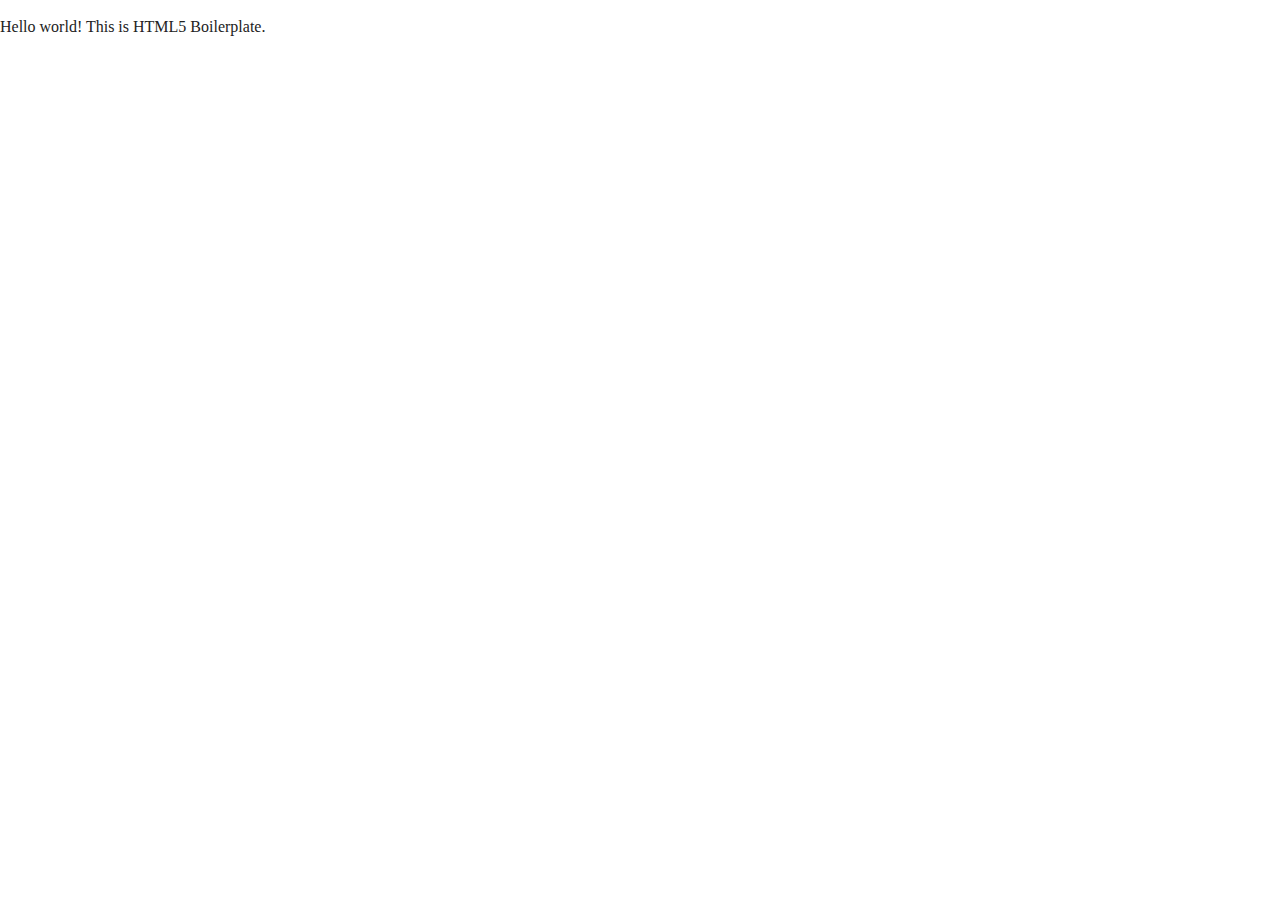
==== index.html @ 8f46f004 "Initial commit" ====
<!doctype html>
<html class="no-js" lang="">

<head>
  <meta charset="utf-8">
  <title></title>
  <meta name="description" content="">
  <meta name="viewport" content="width=device-width, initial-scale=1">

  <meta property="og:title" content="">
  <meta property="og:type" content="">
  <meta property="og:url" content="">
  <meta property="og:image" content="">

  <link rel="manifest" href="site.webmanifest">
  <link rel="apple-touch-icon" href="icon.png">
  <!-- Place favicon.ico in the root directory -->

  <link rel="stylesheet" href="css/normalize.css">
  <link rel="stylesheet" href="css/main.css">

  <meta name="theme-color" content="#fafafa">
</head>

<body>

  <!-- Add your site or application content here -->
  <p>Hello world! This is HTML5 Boilerplate.</p>
  <script src="js/vendor/modernizr-3.11.2.min.js"></script>
  <script src="js/plugins.js"></script>
  <script src="js/main.js"></script>

  <!-- Google Analytics: change UA-XXXXX-Y to be your site's ID. -->
  <script>
    window.ga = function () { ga.q.push(arguments) }; ga.q = []; ga.l = +new Date;
    ga('create', 'UA-XXXXX-Y', 'auto'); ga('set', 'anonymizeIp', true); ga('set', 'transport', 'beacon'); ga('send', 'pageview')
  </script>
  <script src="https://www.google-analytics.com/analytics.js" async></script>
</body>

</html>
---- css/main.css ----
/*! HTML5 Boilerplate v8.0.0 | MIT License | https://html5boilerplate.com/ */

/* main.css 2.1.0 | MIT License | https://github.com/h5bp/main.css#readme */
/*
 * What follows is the result of much research on cross-browser styling.
 * Credit left inline and big thanks to Nicolas Gallagher, Jonathan Neal,
 * Kroc Camen, and the H5BP dev community and team.
 */

/* ==========================================================================
   Base styles: opinionated defaults
   ========================================================================== */

html {
  color: #222;
  font-size: 1em;
  line-height: 1.4;
}

/*
 * Remove text-shadow in selection highlight:
 * https://twitter.com/miketaylr/status/12228805301
 *
 * Vendor-prefixed and regular ::selection selectors cannot be combined:
 * https://stackoverflow.com/a/16982510/7133471
 *
 * Customize the background color to match your design.
 */

::-moz-selection {
  background: #b3d4fc;
  text-shadow: none;
}

::selection {
  background: #b3d4fc;
  text-shadow: none;
}

/*
 * A better looking default horizontal rule
 */

hr {
  display: block;
  height: 1px;
  border: 0;
  border-top: 1px solid #ccc;
  margin: 1em 0;
  padding: 0;
}

/*
 * Remove the gap between audio, canvas, iframes,
 * images, videos and the bottom of their containers:
 * https://github.com/h5bp/html5-boilerplate/issues/440
 */

audio,
canvas,
iframe,
img,
svg,
video {
  vertical-align: middle;
}

/*
 * Remove default fieldset styles.
 */

fieldset {
  border: 0;
  margin: 0;
  padding: 0;
}

/*
 * Allow only vertical resizing of textareas.
 */

textarea {
  resize: vertical;
}

/* ==========================================================================
   Author's custom styles
   ========================================================================== */

/* ==========================================================================
   Helper classes
   ========================================================================== */

/*
 * Hide visually and from screen readers
 */

.hidden,
[hidden] {
  display: none !important;
}

/*
 * Hide only visually, but have it available for screen readers:
 * https://snook.ca/archives/html_and_css/hiding-content-for-accessibility
 *
 * 1. For long content, line feeds are not interpreted as spaces and small width
 *    causes content to wrap 1 word per line:
 *    https://medium.com/@jessebeach/beware-smushed-off-screen-accessible-text-5952a4c2cbfe
 */

.sr-only {
  border: 0;
  clip: rect(0, 0, 0, 0);
  height: 1px;
  margin: -1px;
  overflow: hidden;
  padding: 0;
  position: absolute;
  white-space: nowrap;
  width: 1px;
  /* 1 */
}

/*
 * Extends the .sr-only class to allow the element
 * to be focusable when navigated to via the keyboard:
 * https://www.drupal.org/node/897638
 */

.sr-only.focusable:active,
.sr-only.focusable:focus {
  clip: auto;
  height: auto;
  margin: 0;
  overflow: visible;
  position: static;
  white-space: inherit;
  width: auto;
}

/*
 * Hide visually and from screen readers, but maintain layout
 */

.invisible {
  visibility: hidden;
}

/*
 * Clearfix: contain floats
 *
 * For modern browsers
 * 1. The space content is one way to avoid an Opera bug when the
 *    `contenteditable` attribute is included anywhere else in the document.
 *    Otherwise it causes space to appear at the top and bottom of elements
 *    that receive the `clearfix` class.
 * 2. The use of `table` rather than `block` is only necessary if using
 *    `:before` to contain the top-margins of child elements.
 */

.clearfix::before,
.clearfix::after {
  content: " ";
  display: table;
}

.clearfix::after {
  clear: both;
}

/* ==========================================================================
   EXAMPLE Media Queries for Responsive Design.
   These examples override the primary ('mobile first') styles.
   Modify as content requires.
   ========================================================================== */

@media only screen and (min-width: 35em) {
  /* Style adjustments for viewports that meet the condition */
}

@media print,
  (-webkit-min-device-pixel-ratio: 1.25),
  (min-resolution: 1.25dppx),
  (min-resolution: 120dpi) {
  /* Style adjustments for high resolution devices */
}

/* ==========================================================================
   Print styles.
   Inlined to avoid the additional HTTP request:
   https://www.phpied.com/delay-loading-your-print-css/
   ========================================================================== */

@media print {
  *,
  *::before,
  *::after {
    background: #fff !important;
    color: #000 !important;
    /* Black prints faster */
    box-shadow: none !important;
    text-shadow: none !important;
  }

  a,
  a:visited {
    text-decoration: underline;
  }

  a[href]::after {
    content: " (" attr(href) ")";
  }

  abbr[title]::after {
    content: " (" attr(title) ")";
  }

  /*
   * Don't show links that are fragment identifiers,
   * or use the `javascript:` pseudo protocol
   */
  a[href^="#"]::after,
  a[href^="javascript:"]::after {
    content: "";
  }

  pre {
    white-space: pre-wrap !important;
  }

  pre,
  blockquote {
    border: 1px solid #999;
    page-break-inside: avoid;
  }

  /*
   * Printing Tables:
   * https://web.archive.org/web/20180815150934/http://css-discuss.incutio.com/wiki/Printing_Tables
   */
  thead {
    display: table-header-group;
  }

  tr,
  img {
    page-break-inside: avoid;
  }

  p,
  h2,
  h3 {
    orphans: 3;
    widows: 3;
  }

  h2,
  h3 {
    page-break-after: avoid;
  }
}
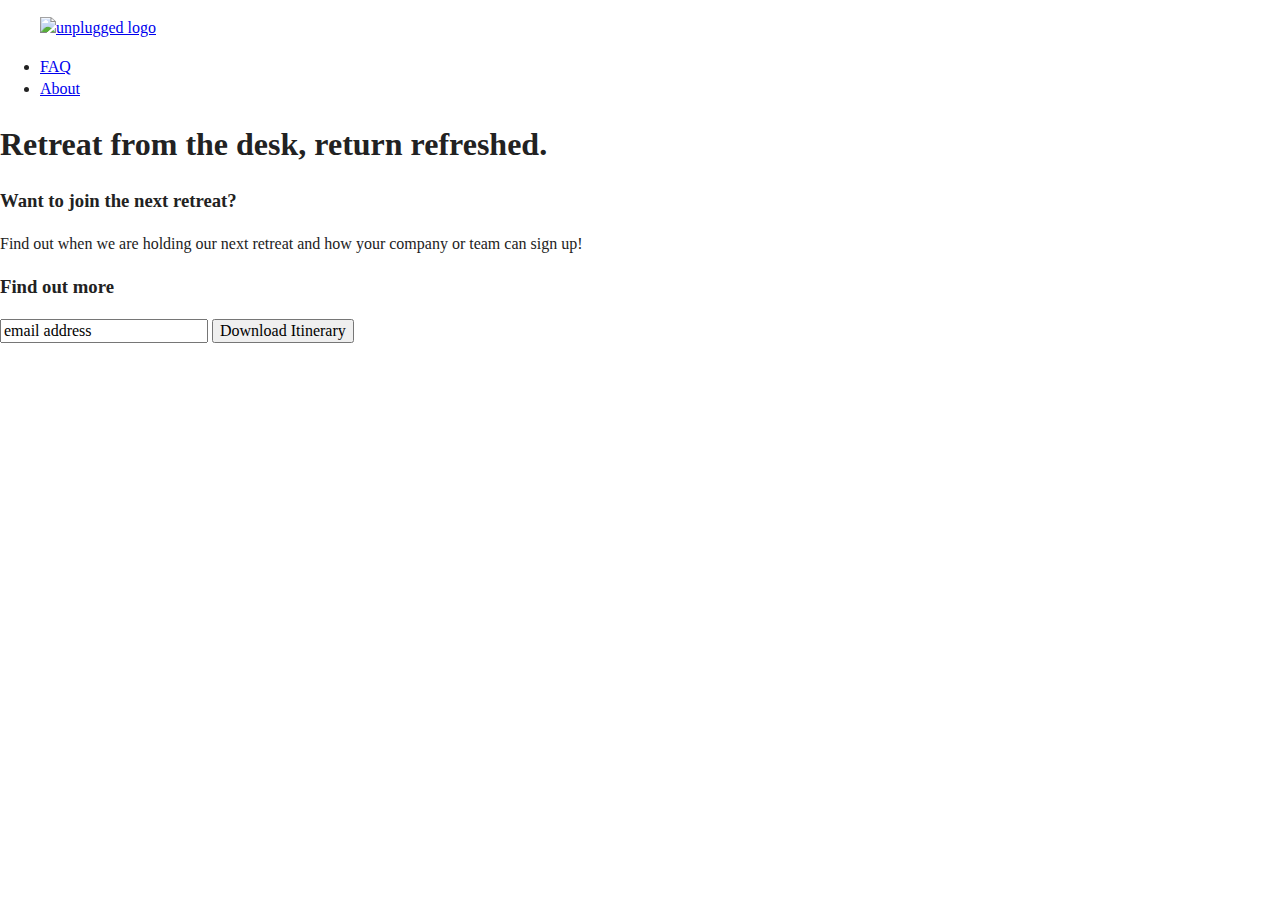
==== commit 2eb399a1: "Code Up Half Your Homepage" ====
--- a/index.html
+++ b/index.html
@@ -20,12 +20,81 @@
   <link rel="stylesheet" href="css/main.css">
 
   <meta name="theme-color" content="#fafafa">
+  <title>unplugged</title>
 </head>
 
 <body>
 
-  <!-- Add your site or application content here -->
-  <p>Hello world! This is HTML5 Boilerplate.</p>
+  <header>
+    <div class="content-wrapper">
+      <figure>
+        <a href="#"><img src="img/unpluggedlogo.png" alt="unplugged logo"></a>
+      </figure>
+
+      <div class=" header-divider">
+      </div>
+
+      <nav>
+        <ul>
+          <li><a href="faq/index.html" target="_blank" rel="noopener">FAQ</a> </li>
+          <li><a href="about.index.html" target="_blank" rel="noopener">About</a> </li>
+        </ul>
+
+      </nav>
+    </div>
+  </header>
+
+  <main>
+
+    <section class="hero-area">
+      <div class="content-wrapper">
+
+        <h1>Retreat from the desk, return refreshed.</h1>
+
+      </div>
+    </section>
+
+    <aside>
+      <div class="content=wrapper">
+
+        <div class="form-description">
+          <h3>Want to join the next retreat?</h3>
+          <p>Find out when we are holding our next retreat and how your company or team can sign up!</p>
+        </div>
+
+        <div class="form">
+          <h3>Find out more</h3>
+          <input type="text" name="name" value="email address">
+          <input type="button" value="Download Itinerary">
+        </div>
+
+      </div>
+
+    </aside>
+
+  </main>
+
+  <!--footer content-wrapper-->
+
+  <footer class="footer-content">
+    <div>
+      <div>
+        <div>
+          <div>
+            <p><a href="https://www.facebook.com/yoursite" target="_blank" rel="noopener"></a></p>
+            <!--other social links here -->
+          </div>
+        </div>
+      </div>
+      <!--footer content ends-->
+    </div>
+    <!--footer content-wrapper ends-->
+
+    <div class="contact">
+      <address></address>
+    </div>
+  </footer>
+
   <script src="js/vendor/modernizr-3.11.2.min.js"></script>
   <script src="js/plugins.js"></script>
   <script src="js/main.js"></script>
@@ -38,4 +107,4 @@
   <script src="https://www.google-analytics.com/analytics.js" async></script>
 </body>
 
-</html>
+</html>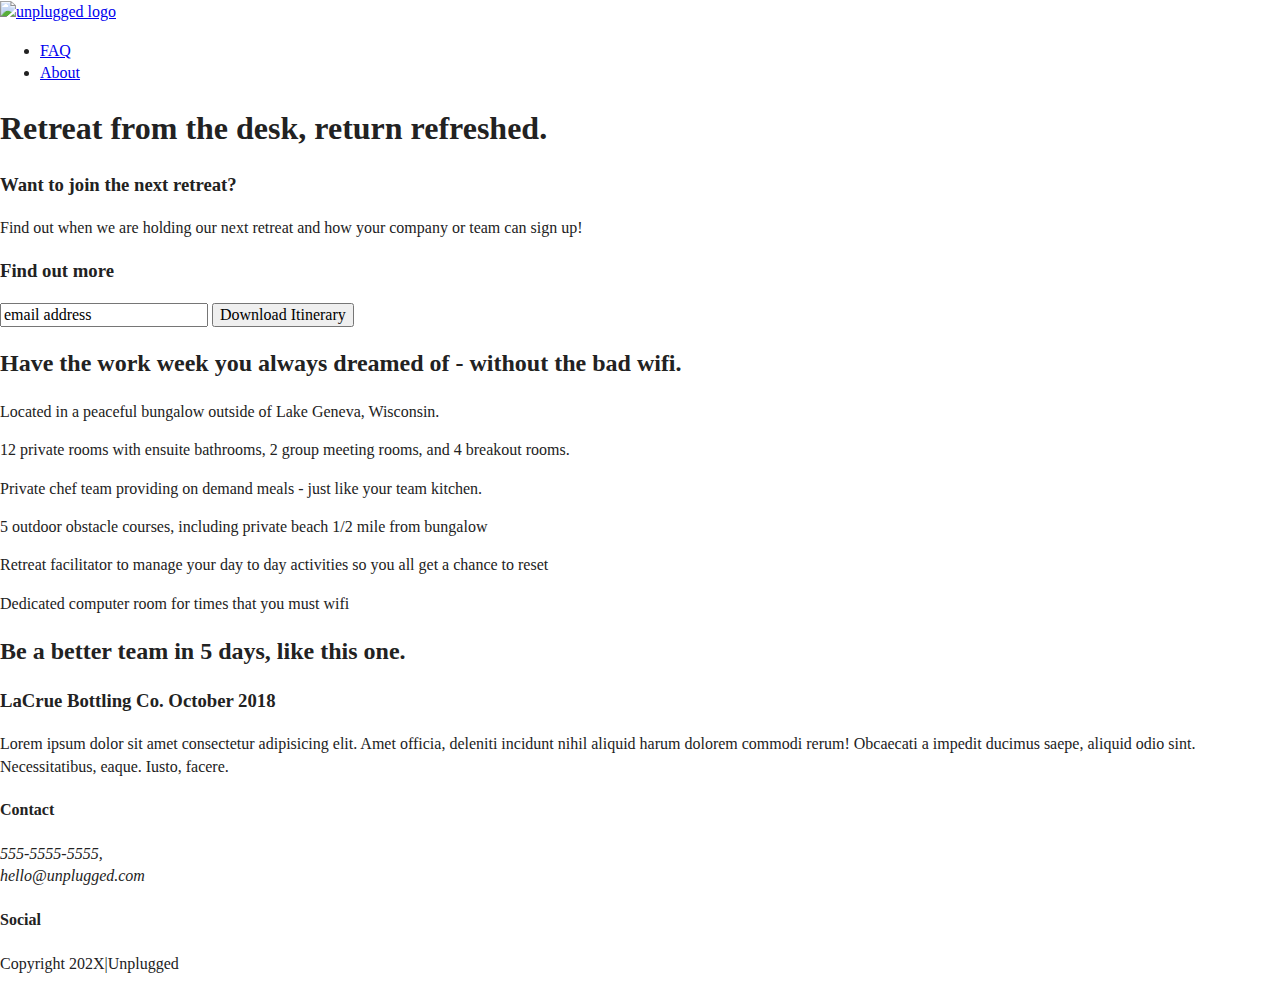
==== commit d89cc387: "Finish coding HTML homepage" ====
--- a/index.html
+++ b/index.html
@@ -27,13 +27,11 @@
 
   <header>
     <div class="content-wrapper">
-      <figure>
-        <a href="#"><img src="img/unpluggedlogo.png" alt="unplugged logo"></a>
-      </figure>
-
-      <div class=" header-divider">
+      <a href="#">
+        <img src="img/unpluggedlogo.png" alt="unplugged logo">
+      </a>
+      <div class="header-divider">
       </div>
-
       <nav>
         <ul>
           <li><a href="faq/index.html" target="_blank" rel="noopener">FAQ</a> </li>
@@ -48,52 +46,131 @@
 
     <section class="hero-area">
       <div class="content-wrapper">
-
         <h1>Retreat from the desk, return refreshed.</h1>
-
       </div>
     </section>
 
     <aside>
       <div class="content=wrapper">
-
         <div class="form-description">
           <h3>Want to join the next retreat?</h3>
           <p>Find out when we are holding our next retreat and how your company or team can sign up!</p>
         </div>
-
         <div class="form">
           <h3>Find out more</h3>
           <input type="text" name="name" value="email address">
           <input type="button" value="Download Itinerary">
         </div>
-
       </div>
-
     </aside>
 
+    <section class="features">
+      <div class="content-wrapper">
+        <h2>Have the work week you always dreamed of - without the bad wifi.</h2>
+        <!--add your features content here -->
+        <div class="features-items">
+          <article>
+            <p class="fontawesome-icon">
+            </p>
+            <p class="features-item-description">
+              Located in a peaceful bungalow outside of Lake Geneva, Wisconsin.
+            </p>
+          </article>
+          <article>
+            <p class="fontawesome-icon">
+            </p>
+            <p class="features-item-description">
+              12 private rooms with ensuite bathrooms, 2 group meeting rooms, and 4
+              breakout rooms.
+            </p>
+          </article>
+          <article>
+            <p class="fontawesome-icon">
+            </p>
+            <p class="features-item-description">
+              Private chef team providing on demand meals - just like your team
+              kitchen.
+            </p>
+          </article>
+          <article>
+            <p class="fontawesome-icon">
+            </p>
+            <p class="features-item-description">
+              5 outdoor obstacle courses, including private beach 1/2 mile from
+              bungalow</p>
+          </article>
+          <article>
+            <p class="fontawesome-icon">
+            </p>
+            <p class="features-item-description">
+              Retreat facilitator to manage your day to day activities so you all get
+              a chance to reset
+            </p>
+          </article>
+          <article>
+            <p class="fontawesome-icon">
+            </p>
+            <p class="features-item-description">
+              Dedicated computer room for times that you must wifi</p>
+          </article>
+        </div>
+      </div>
+    </section>
+
+    <section class="reviews">
+      <div class="content-wrapper">
+        <h2>Be a better team in 5 days, like this one.</h2>
+        <article>
+          <div>
+            <a href="#"></a>
+            <h3>LaCrue Bottling Co. October 2018</h3>
+            <p> Lorem ipsum dolor sit amet consectetur adipisicing elit. Amet officia, deleniti incidunt nihil aliquid
+              harum dolorem commodi rerum! Obcaecati a impedit ducimus saepe, aliquid odio sint. Necessitatibus, eaque.
+              Iusto, facere.</p>
+          </div>
+        </article>
+      </div>
+    </section>
+
   </main>
+  <!-- main wrapper -->
 
   <!--footer content-wrapper-->
-
-  <footer class="footer-content">
-    <div>
-      <div>
-        <div>
-          <div>
-            <p><a href="https://www.facebook.com/yoursite" target="_blank" rel="noopener"></a></p>
-            <!--other social links here -->
+  <footer>
+    <div class="content-wrapper">
+      <div class="footer-content">
+        <div class="contact">
+          <h4>Contact</h4>
+          <address>
+            <p>
+              555-5555-5555,<br>
+              hello@unplugged.com
+            </p>
+          </address>
+        </div>
+        <div class="social">
+          <h4>Social</h4>
+          <div class="social-icons">
+            <p>
+              <a href="https://www.facebook.com/yoursite" target="_blank" rel="noopener"></a>
+            </p>
+            <p>
+              <a href="https://twitter.com/yoursite" target="_blank" rel="noopener"></a>
+            </p>
+            <p>
+              <a href="https://www.instagram.com/yoursite" target="_blank" rel="noopener"></a>
+            </p>
           </div>
         </div>
       </div>
       <!--footer content ends-->
     </div>
     <!--footer content-wrapper ends-->
-
-    <div class="contact">
-      <address></address>
+    <div class="copyright">
+      <p>Copyright 202X|Unplugged</p>
     </div>
   </footer>
+
 
   <script src="js/vendor/modernizr-3.11.2.min.js"></script>
   <script src="js/plugins.js"></script>
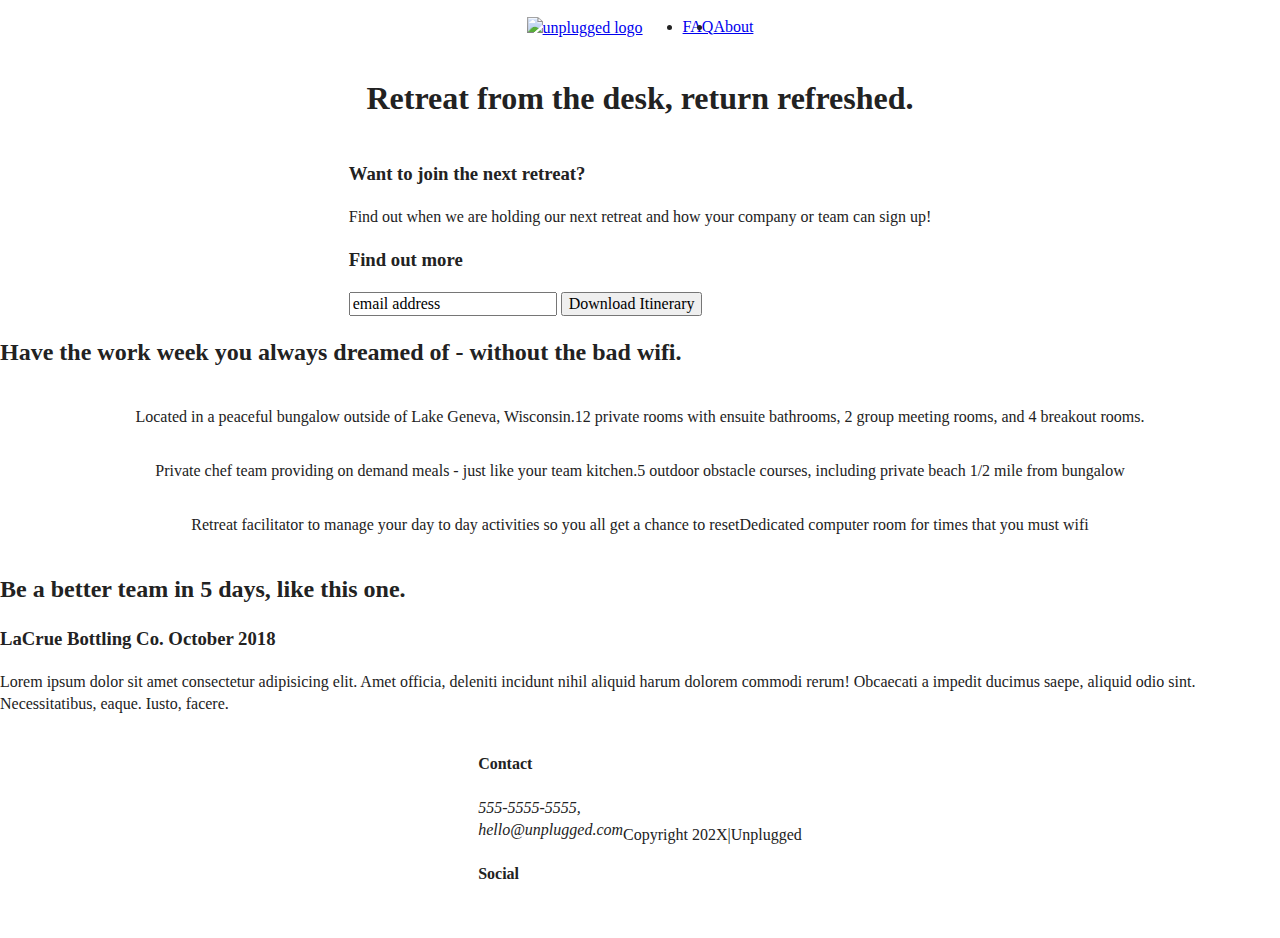
==== commit 836da7d1: "Add flexbox CSS properties" ====
--- a/index.html
+++ b/index.html
@@ -27,7 +27,7 @@
 
   <header>
     <div class="content-wrapper">
-      <a href="#">
+      <a href="index.html">
         <img src="img/unpluggedlogo.png" alt="unplugged logo">
       </a>
       <div class="header-divider">
@@ -35,7 +35,7 @@
       <nav>
         <ul>
           <li><a href="faq/index.html" target="_blank" rel="noopener">FAQ</a> </li>
-          <li><a href="about.index.html" target="_blank" rel="noopener">About</a> </li>
+          <li><a href="about/index.html" target="_blank" rel="noopener">About</a> </li>
         </ul>
 
       </nav>
--- a/css/main.css
+++ b/css/main.css
@@ -86,6 +86,117 @@
 /* ==========================================================================
    Author's custom styles
    ========================================================================== */
+   /* -- Base Header - Footer Styles --*/
+
+header,
+footer {
+  display: flex;
+  justify-content: center;
+  align-items: center;
+  flex-flow: row wrap;
+  }
+
+header .content-wrapper{
+  display: flex;
+  justify-content: center;
+  align-items: center;
+  flex-flow: row wrap;
+
+  }
+header nav {
+  display: flex;
+  justify-content: space-around;
+  align-items: center;
+  flex-flow: row wrap;
+
+  }
+header nav ul {
+  display: flex;
+  justify-content: space-around;
+}
+
+footer .social-icons {
+  display: flex;
+  justify-content: space-around;
+  align-items: center;
+}
+
+footer .social-icons p {
+  display: flex;
+  justify-content: center;
+  align-items: center;
+}
+
+/*-- Hero Area --*/
+
+.hero-area {
+  display: flex;
+  justify-content: center;
+  align-items: center;
+}
+/*-- Aside --*/
+
+aside {
+  display: flex;
+  justify-content: center;
+  align-items: center;
+  flex-flow: row wrap;
+}
+
+/*-- Features --*/
+
+.features {
+  display: flex;
+  justify-content: center;
+  flex-flow: row wrap;
+}
+
+.features .features-items {
+  display: flex;
+  justify-content: center;
+  align-items: center;
+  flex-flow: row wrap;
+}
+
+/*-- reviews ---*/
+
+.reviews {
+  display: flex;
+  justify-content: center;
+  flex-flow: row wrap;
+}
+
+/*-- about page ---*/
+
+.mission {
+  display: flex;
+  justify-content: center;
+  align-items: center;
+  flex-flow: row wrap;
+
+}
+.contact-section {
+  display: flex;
+  justify-content: center;
+  align-items: center;
+  flex-flow: row wrap;
+}
+/*-- FAQ Page --*/
+
+.faq {
+  display: flex;
+  justify-content: center;
+  align-items: center;
+  flex-flow: row wrap;
+
+}
+.faq .content-wrapper {
+display: flex;
+justify-content: center;
+align-items: center;
+flex-flow: row wrap;
+}
+
 
 /* ==========================================================================
    Helper classes
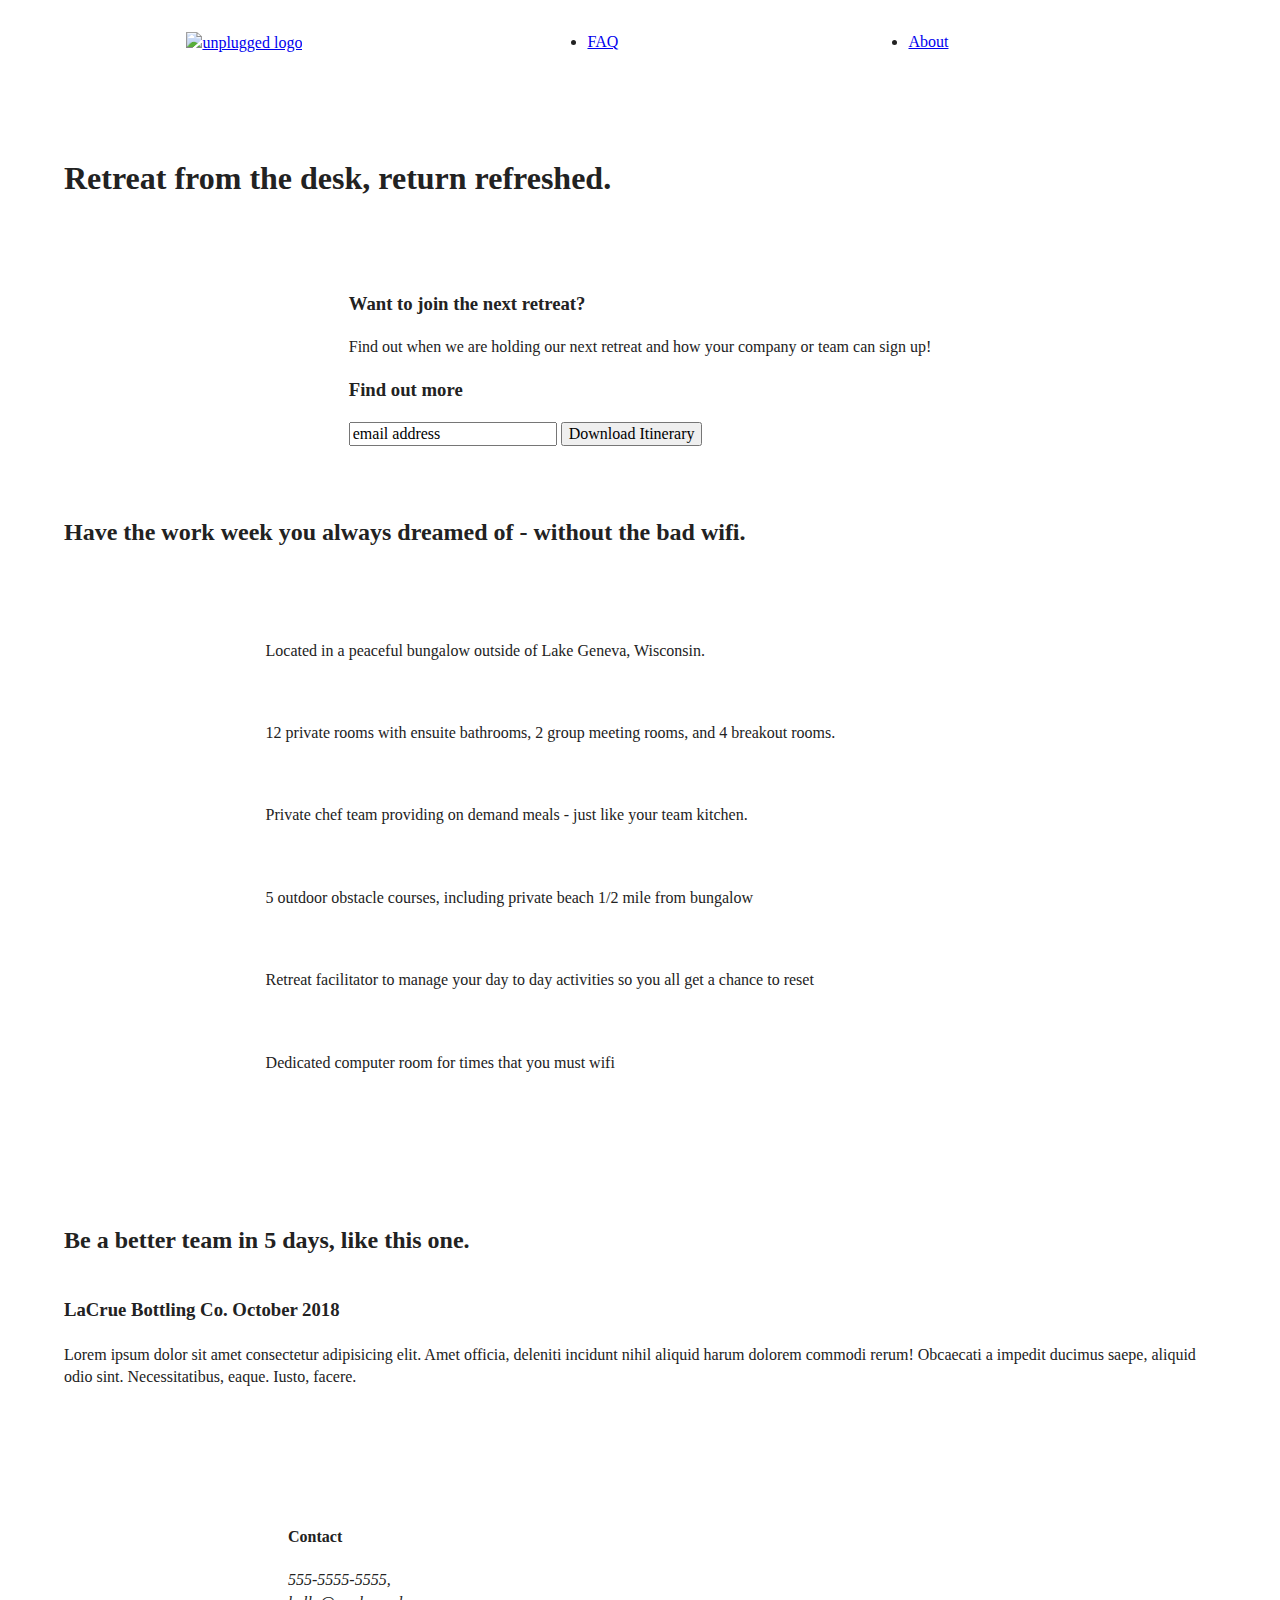
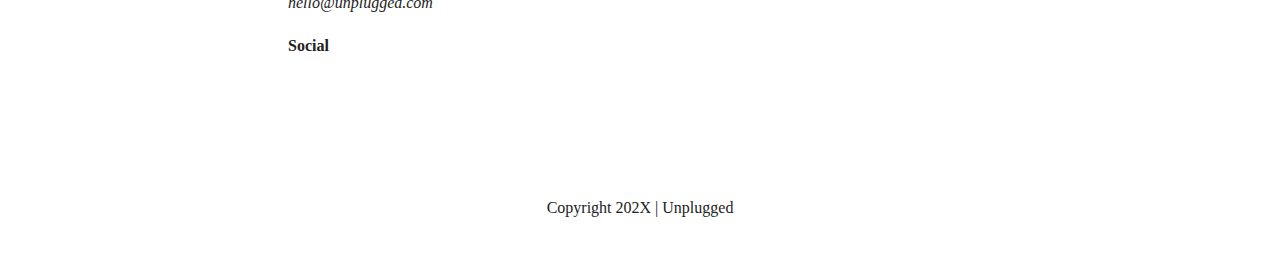
==== commit 75ddd602: "Format mobile layout" ====
--- a/index.html
+++ b/index.html
@@ -34,10 +34,9 @@
       </div>
       <nav>
         <ul>
-          <li><a href="faq/index.html" target="_blank" rel="noopener">FAQ</a> </li>
-          <li><a href="about/index.html" target="_blank" rel="noopener">About</a> </li>
+          <li><a href="faq/index.html" target="_blank" rel="noopener">FAQ</a></li>
+          <li><a href="about/index.html" target="_blank" rel="noopener">About</a></li>
         </ul>
-
       </nav>
     </div>
   </header>
@@ -62,12 +61,12 @@
           <input type="button" value="Download Itinerary">
         </div>
       </div>
+      <!--Aside content wrapper ends -->
     </aside>
 
     <section class="features">
       <div class="content-wrapper">
         <h2>Have the work week you always dreamed of - without the bad wifi.</h2>
-        <!--add your features content here -->
         <div class="features-items">
           <article>
             <p class="fontawesome-icon">
@@ -111,7 +110,8 @@
             <p class="fontawesome-icon">
             </p>
             <p class="features-item-description">
-              Dedicated computer room for times that you must wifi</p>
+              Dedicated computer room for times that you must wifi
+            </p>
           </article>
         </div>
       </div>
@@ -167,7 +167,7 @@
     </div>
     <!--footer content-wrapper ends-->
     <div class="copyright">
-      <p>Copyright 202X|Unplugged</p>
+      <p>Copyright 202X | Unplugged</p>
     </div>
   </footer>
 
--- a/css/main.css
+++ b/css/main.css
@@ -87,6 +87,12 @@
    Author's custom styles
    ========================================================================== */
    /* -- Base Header - Footer Styles --*/
+   .content-wrapper {
+    width: 90%;
+    margin: 50px 0;
+  }
+
+  /*-- header styles --*/
 
 header,
 footer {
@@ -96,23 +102,49 @@
   flex-flow: row wrap;
   }
 
+header {
+    padding: 15px 0;
+  }
+  
+.header-divider {
+    width: 90%;
+  }
+
 header .content-wrapper{
   display: flex;
   justify-content: center;
   align-items: center;
   flex-flow: row wrap;
-
-  }
+  margin: 0;
+  }
+
+  .header-divider {
+    width: 100px;
+    height: 1px;
+    margin: 10px 0 20px 0;
+  }
+
 header nav {
   display: flex;
   justify-content: space-around;
   align-items: center;
   flex-flow: row wrap;
+  width: 60%;
 
   }
 header nav ul {
   display: flex;
   justify-content: space-around;
+  width: 100%;
+}
+
+footer {
+  flex-direction: column;
+}
+
+footer .content-wrapper {
+  width: 55%;
+  margin: 50px 0;
 }
 
 footer .social-icons {
@@ -127,13 +159,18 @@
   align-items: center;
 }
 
+footer .copyright {
+  margin: 20px 0;
+}
+
 /*-- Hero Area --*/
 
 .hero-area {
   display: flex;
   justify-content: center;
-  align-items: center;
-}
+  flex-flow: row wrap;
+}
+
 /*-- Aside --*/
 
 aside {
@@ -148,55 +185,92 @@
 .features {
   display: flex;
   justify-content: center;
-  flex-flow: row wrap;
+  /* align-items: center; */
+  flex-flow: row wrap;
+  /* width: 60%;
+  text-align: center;*/
+}
+
+.features h2 {
+  margin-bottom: 60px;
+}
+
+.features article {
+  width: 65%;
+  margin: 30px 0;
 }
 
 .features .features-items {
-  display: flex;
-  justify-content: center;
-  align-items: center;
-  flex-flow: row wrap;
-}
-
-/*-- reviews ---*/
-
-.reviews {
-  display: flex;
-  justify-content: center;
-  flex-flow: row wrap;
-}
-
-/*-- about page ---*/
-
-.mission {
-  display: flex;
-  justify-content: center;
-  align-items: center;
-  flex-flow: row wrap;
-
-}
-.contact-section {
-  display: flex;
-  justify-content: center;
-  align-items: center;
-  flex-flow: row wrap;
-}
-/*-- FAQ Page --*/
-
-.faq {
-  display: flex;
-  justify-content: center;
-  align-items: center;
-  flex-flow: row wrap;
-
-}
-.faq .content-wrapper {
 display: flex;
 justify-content: center;
 align-items: center;
 flex-flow: row wrap;
 }
 
+.features p {
+  margin: 0;
+}
+
+/*-- reviews ---*/
+
+.reviews {
+  display: flex;
+  justify-content: center;
+  flex-flow: row wrap;
+}
+
+.reviews h2 {
+  margin-bottom: 40px;
+
+}
+.reviews h3 {
+  width: 60%;
+  margin: 20px 0;
+}
+
+/*-- about page ---*/
+
+.mission {
+  display: flex;
+  justify-content: center;
+  align-items: center;
+  flex-flow: row wrap;
+
+}
+.contact-section {
+  display: flex;
+  justify-content: center;
+  align-items: center;
+  flex-flow: row wrap;
+}
+
+.contact-content p {
+  margin: 0;
+}
+
+/*-- FAQ Page --*/
+
+.faq {
+  display: flex;
+  justify-content: center;
+  align-items: center;
+  flex-flow: row wrap;
+
+}
+.faq .content-wrapper {
+  margin: 50px 0 0 0;
+  display: flex;
+  justify-content: center;
+  align-items: center;
+  flex-flow: row wrap;
+}
+.faq h2 {
+  margin-bottom: 40px;
+}
+
+.faq-content {
+  margin-bottom: 50px;
+}
 
 /* ==========================================================================
    Helper classes
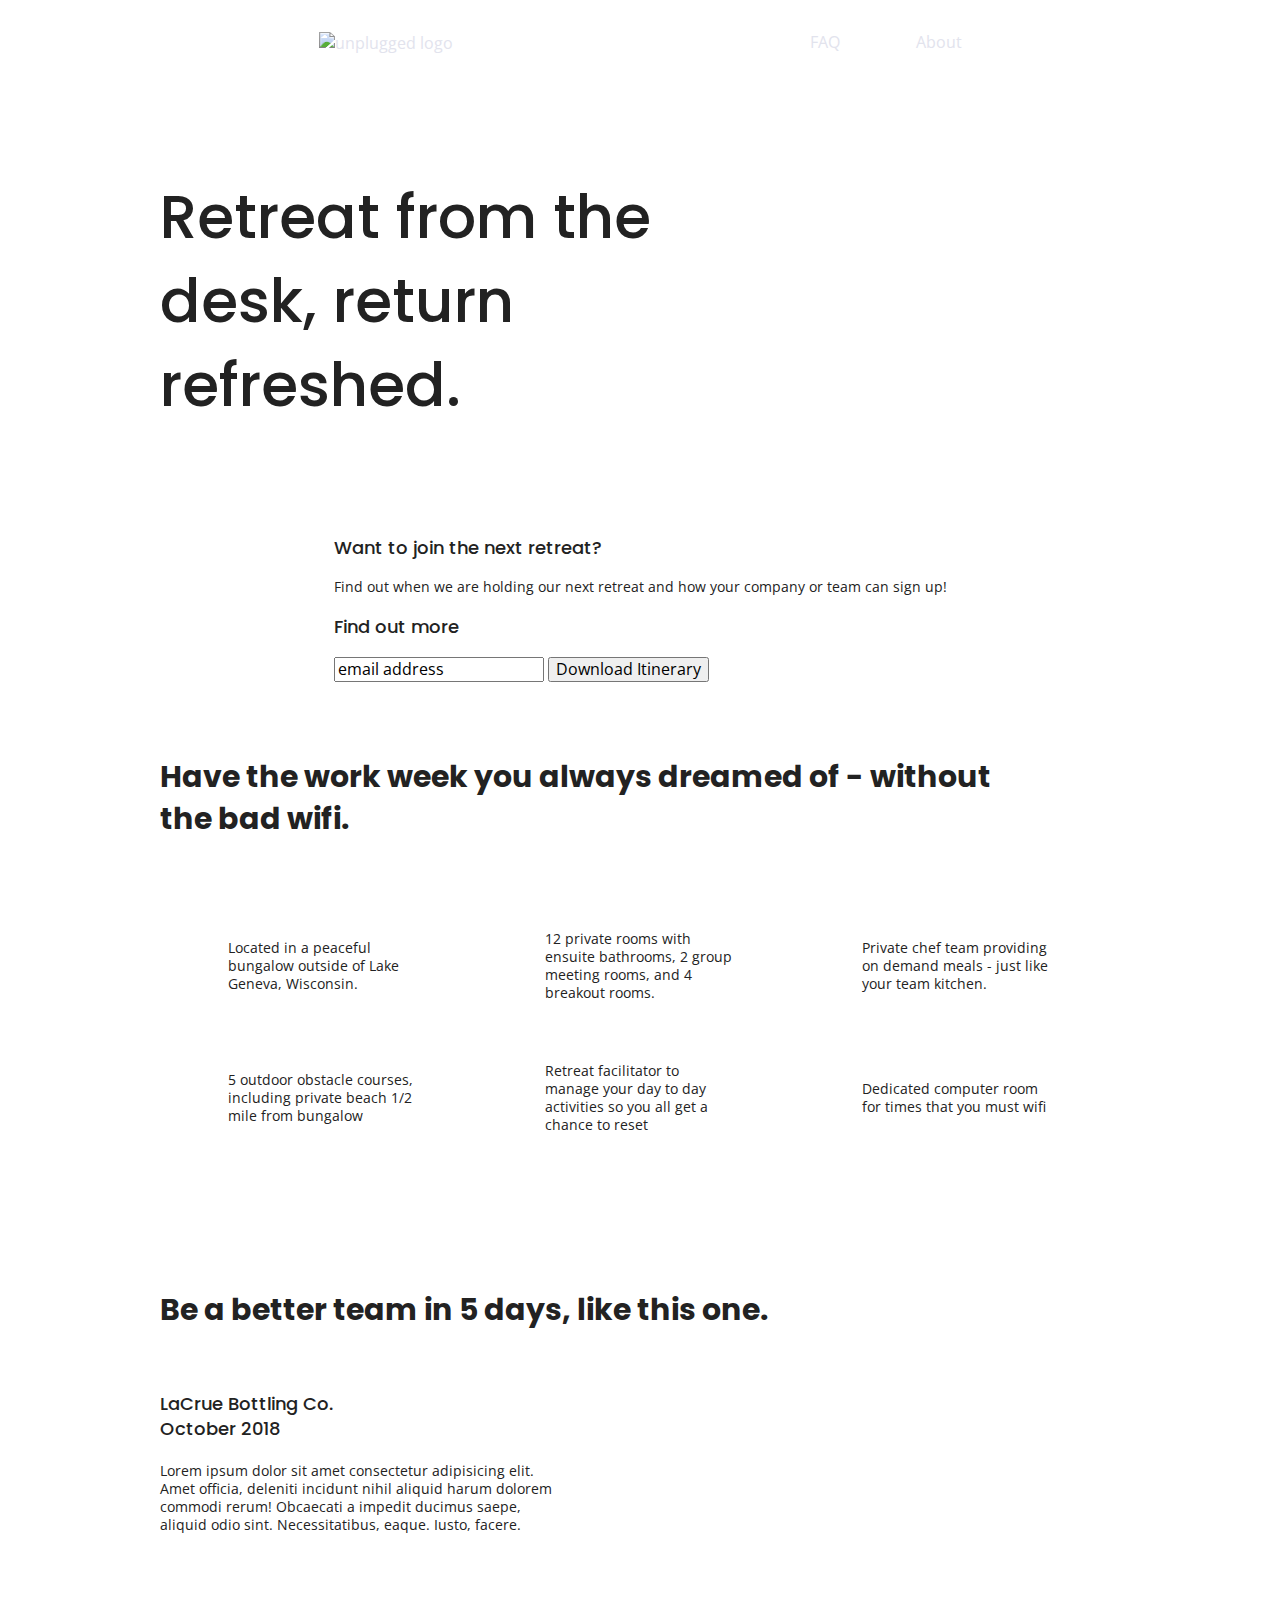
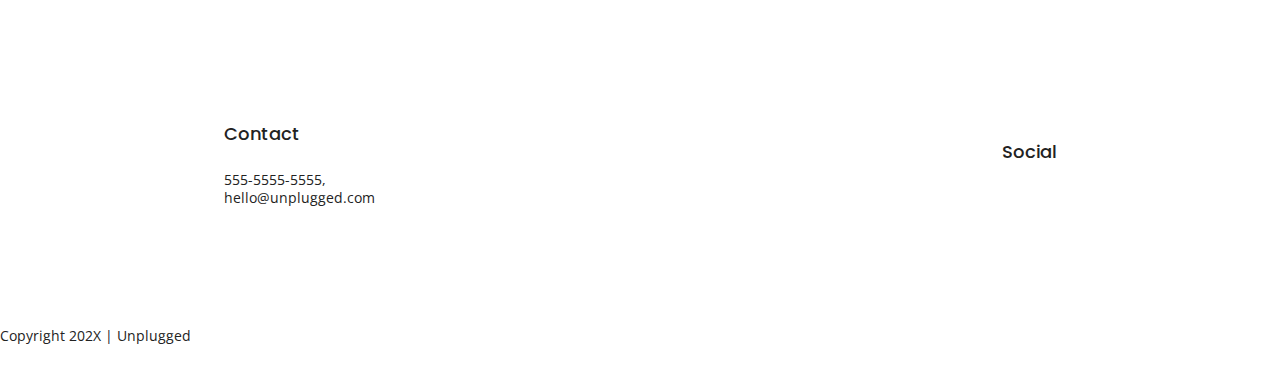
==== commit dde3119c: "Implement text styles" ====
--- a/index.html
+++ b/index.html
@@ -18,6 +18,10 @@
 
   <link rel="stylesheet" href="css/normalize.css">
   <link rel="stylesheet" href="css/main.css">
+
+  <!-- Google Fonts -->
+
+  <link href="https://fonts.googleapis.com/css?family=Open+Sans:400,700|Poppins:500,700" rel="stylesheet">
 
   <meta name="theme-color" content="#fafafa">
   <title>unplugged</title>
--- a/css/main.css
+++ b/css/main.css
@@ -86,11 +86,64 @@
 /* ==========================================================================
    Author's custom styles
    ========================================================================== */
+   /* General Styles */
+
+   html {
+     font-size: 16px;
+
+   }
+   
+   body {
+    font-family: 'Open Sans', sans-serif;
+    font-size: 1em;
+    text-align: left;
+   }
+
+   ul, ol {
+     list-style-type: none;
+
+   }
+
+   a {
+     color: #e2e3ed;
+     text-decoration: none;
+   }
+
+   h1 {
+    font-family: 'Poppins', sans-serif;
+    font-size: 3.75em;
+    font-weight: 500;
+   }
+
+   h2 {
+    font-family: 'Poppins', sans-serif;
+    font-size: 1.875em;
+   }
+
+   h3, h4 {
+    font-family: 'Poppins', sans-serif;
+    font-size: 1.125em;
+    font-weight: 500;
+   }
+
+   p {
+    font-size: .875em;
+    line-height: 1.285;
+   }
+
+   address {
+     font-style: normal;
+
+   }
+
+   .content-wrapper {
+     width: 90%;
+     margin: 50px 0;
+
+   }
+
    /* -- Base Header - Footer Styles --*/
-   .content-wrapper {
-    width: 90%;
-    margin: 50px 0;
-  }
+
 
   /*-- header styles --*/
 
@@ -107,7 +160,9 @@
   }
   
 .header-divider {
-    width: 90%;
+    width: 100%;
+    height: 1px;
+    margin: 10px 0 20px 0;
   }
 
 header .content-wrapper{
@@ -118,7 +173,7 @@
   margin: 0;
   }
 
-  .header-divider {
+.header-divider {
     width: 100px;
     height: 1px;
     margin: 10px 0 20px 0;
@@ -142,11 +197,19 @@
   flex-direction: column;
 }
 
+footer p {
+  margin: 0;
+}
+
 footer .content-wrapper {
   width: 55%;
   margin: 50px 0;
 }
 
+footer .contact {
+  margin-bottom: 50px;
+}
+
 footer .social-icons {
   display: flex;
   justify-content: space-around;
@@ -163,6 +226,8 @@
   margin: 20px 0;
 }
 
+/*------MOBILE STYLES - Homepage ------*/
+
 /*-- Hero Area --*/
 
 .hero-area {
@@ -185,10 +250,7 @@
 .features {
   display: flex;
   justify-content: center;
-  /* align-items: center; */
-  flex-flow: row wrap;
-  /* width: 60%;
-  text-align: center;*/
+  flex-flow: row wrap;
 }
 
 .features h2 {
@@ -201,10 +263,10 @@
 }
 
 .features .features-items {
-display: flex;
-justify-content: center;
-align-items: center;
-flex-flow: row wrap;
+  display: flex;
+  justify-content: center;
+  align-items: center;
+  flex-flow: row wrap;
 }
 
 .features p {
@@ -224,7 +286,7 @@
 
 }
 .reviews h3 {
-  width: 60%;
+  width: 55%;
   margin: 20px 0;
 }
 
@@ -270,6 +332,7 @@
 
 .faq-content {
   margin-bottom: 50px;
+  flex-basis: auto;
 }
 
 /* ==========================================================================
@@ -360,8 +423,193 @@
    Modify as content requires.
    ========================================================================== */
 
-@media only screen and (min-width: 35em) {
-  /* Style adjustments for viewports that meet the condition */
+/*----- TABLET STYLES -----*/
+
+@media only screen and (min-width: 768px) {
+  /* General styles */
+
+  .content-wrappper {
+    max-width: 640px;
+    margin: 100px 0;
+  }
+
+/* Header */
+
+header {
+  justify-content: space-around;
+  padding: 33px 0;
+}
+
+header .content-wrapper {
+  width: 100%;
+  justify-content: space-around;
+}
+
+header nav {
+  width: 20%;
+}
+
+header nav ul {
+  justify-content: space-between;
+}
+
+.header-divider {
+  display: none;
+}
+
+/* hero area */
+
+/* Aside */
+aside .content-wrapper {
+  margin: 50px 0;
+  display: flex;
+  justify-content: space-between;
+  flex-flow: row wrap;
+}
+
+aside .content-wrapper .form-description,
+aside .content-wrapper .form {
+  width: 40%;
+  margin: 0;
+}
+
+/* features */
+
+.features article {
+  display: flex;
+  justify-content: center;
+  align-items: center;
+  flex-flow: column wrap;
+  flex-basis: 50%;
+
+}
+
+.features .features-item-description {
+  width: 60%;
+}
+
+/* reviews */
+.reviews article {
+  display: flex;
+  justify-content: space-between;
+
+}
+
+.reviews article div {
+  width: 50%;
+}
+
+/* Footer */
+
+footer .content-wrapper {
+  width: 65%;
+  margin: 100px 0;
+}
+
+.footer-content {
+  display: flex;
+  justify-content: space-between;
+  align-items: center;
+
+}
+
+footer .contact {
+  margin-bottom: 0;
+}
+
+footer .copyright {
+  width: 100%;
+}
+
+/*-- ABOUT Page --*/
+
+.mission-content {
+  display: flex;
+  justify-content: space-between;
+  align-items:center;
+  padding-top: 20px;
+}
+.mission-content p {
+  width: 45%;
+}
+
+.contact-section .content-wrapper h2 {
+  width: 80%;
+}
+
+.contact-content{
+  display: flex;
+  justify-content: space-between;
+  align-items: flex-start;
+}
+
+/*-- FAQ Page --*/
+
+
+.faq .content-wrapper {
+  justify-content: space-between;
+}
+.faq-content {
+  flex-basis: 45%;
+}
+
+.faq h2 {
+  width: 100%;
+}
+
+@media only screen and (min-width: 1200px) {
+  /* Desktop styles here */
+
+header {
+  padding: 15px 0;
+}
+
+.content-wrapper {
+  max-width: 960px;
+}
+
+/* Hero */
+.hero-area h1 {
+  width: 60%;
+}
+
+/* Aside */
+aside .content-wrapper {
+  justify-content: space-around;
+}
+
+aside .content-wrapper .form-description,
+aside .content-wrapper .form {
+  width: 30%;
+}
+
+/* features */
+
+.features h2 {
+  width: 90%;
+}
+.features article {
+  flex-basis: 33%;
+}
+
+
+/* reviews */
+
+.reviews article div {
+  width: 42%;
+}
+
+/*----- ABOUT PAGE -----*/
+.mission h2,
+.contact-section .content-wrapper h2 {
+  width: 95%;
+}
+
+/*----- FAQ PAGE -----*/
+.faq h2 {
+  width: 100%;
+}
+
 }
 
 @media print,
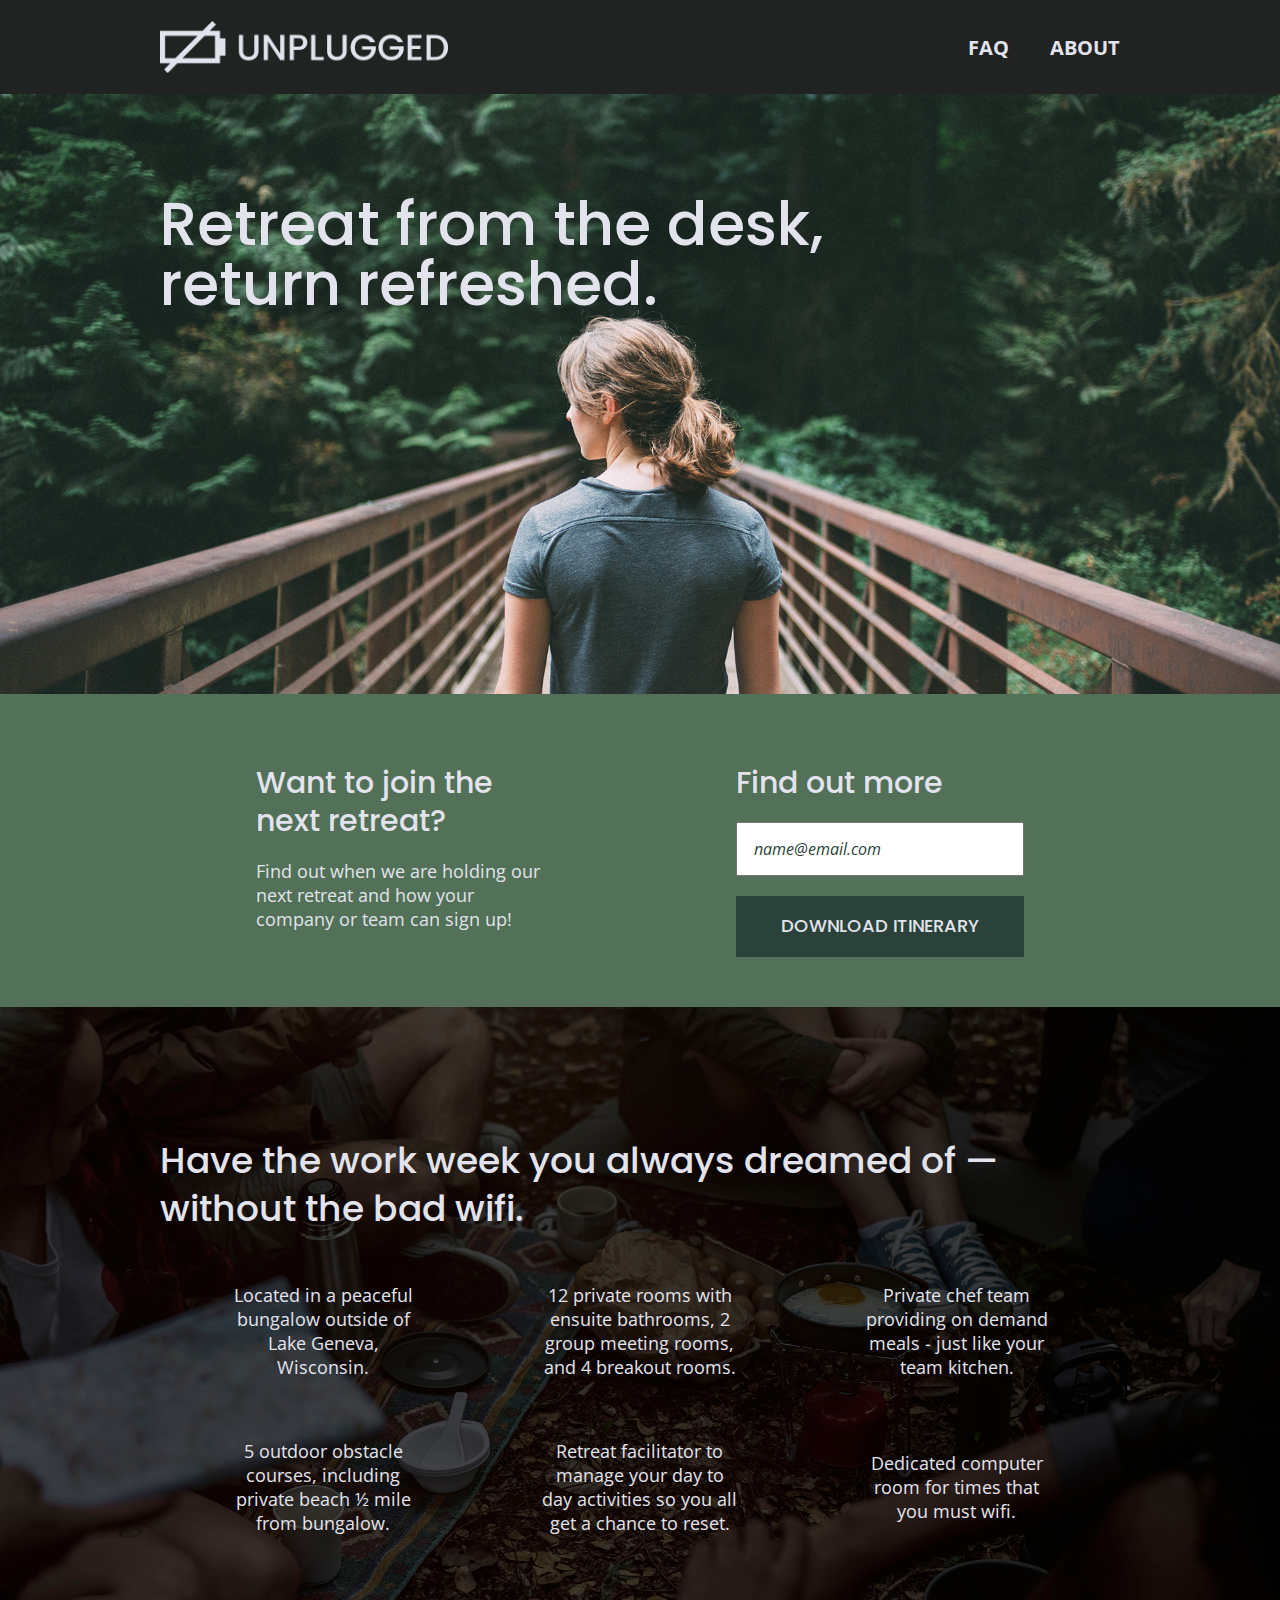
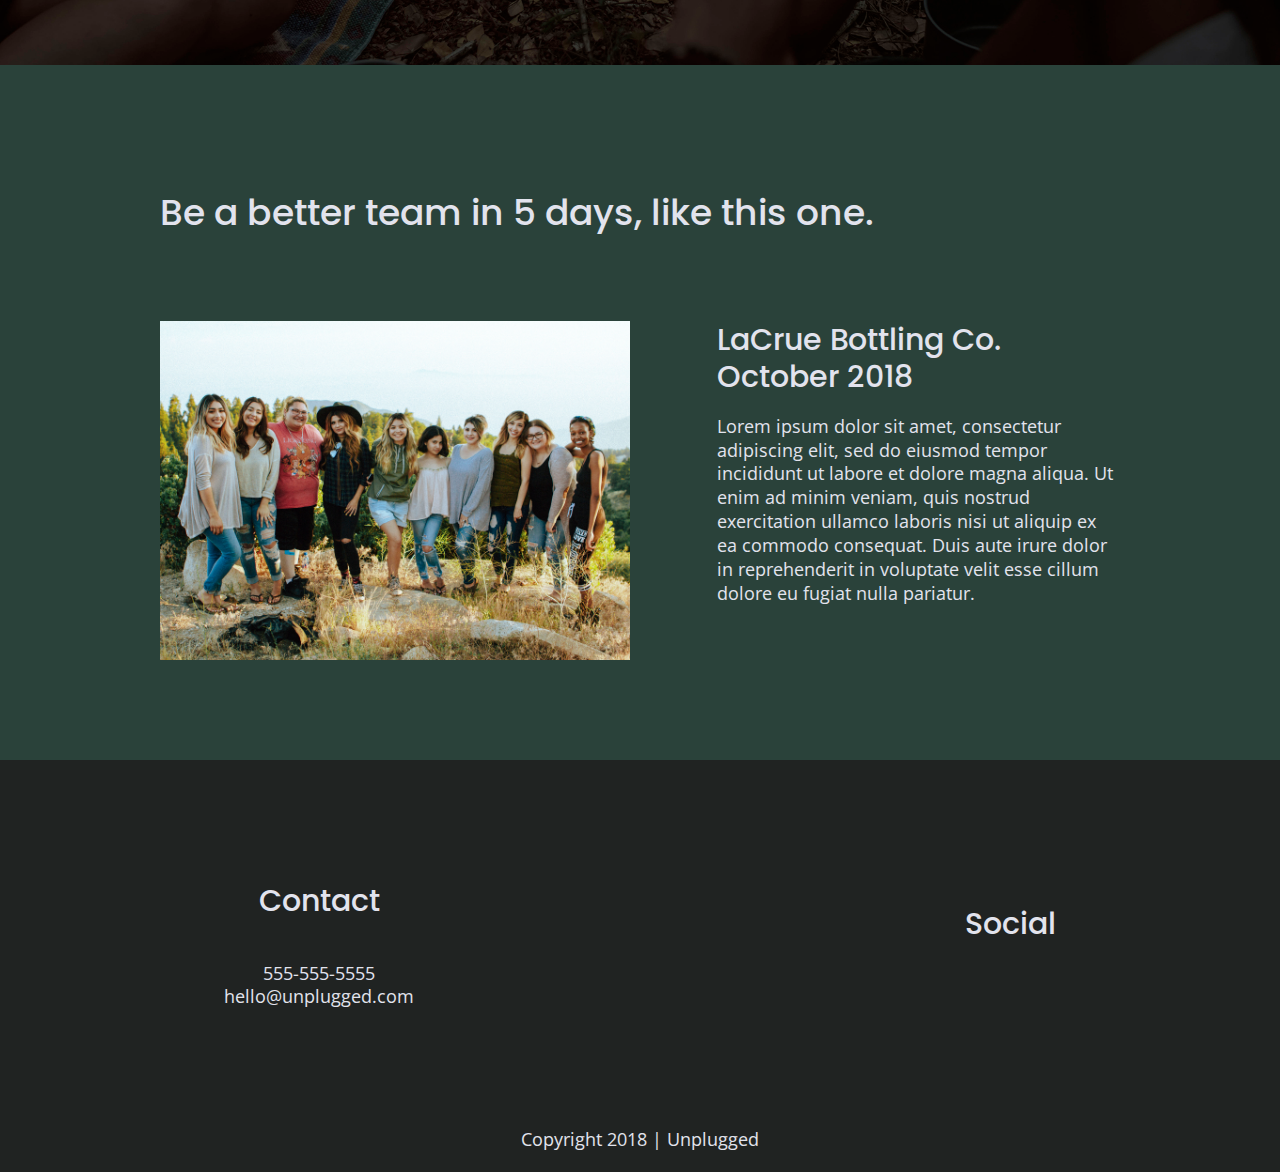
==== commit fd1bd587: "Adding feature icons" ====
--- a/index.html
+++ b/index.html
@@ -3,43 +3,43 @@
 
 <head>
   <meta charset="utf-8">
-  <title></title>
+  <meta http-equiv="x-ua-compatible" content="ie=edge">
+  <title>Unplugged Retreat</title>
   <meta name="description" content="">
-  <meta name="viewport" content="width=device-width, initial-scale=1">
-
-  <meta property="og:title" content="">
-  <meta property="og:type" content="">
-  <meta property="og:url" content="">
-  <meta property="og:image" content="">
+  <meta name="viewport" content="width=device-width, initial-scale=1, shrink-to-fit=no">
 
   <link rel="manifest" href="site.webmanifest">
   <link rel="apple-touch-icon" href="icon.png">
   <!-- Place favicon.ico in the root directory -->
-
+  <!-- Google Fonts -->
+  <link href="https://fonts.googleapis.com/css?family=Open+Sans:400,700|Poppins:500,700" rel="stylesheet">
   <link rel="stylesheet" href="css/normalize.css">
   <link rel="stylesheet" href="css/main.css">
 
-  <!-- Google Fonts -->
-
-  <link href="https://fonts.googleapis.com/css?family=Open+Sans:400,700|Poppins:500,700" rel="stylesheet">
-
-  <meta name="theme-color" content="#fafafa">
-  <title>unplugged</title>
+  <!-- FontAwesome CDN version 5.5 -->
+  <link rel="stylesheet" href="https://use.fontawesome.com/releases/v5.5.0/css/all.css"
+    integrity="sha384-B4dIYHKNBt8Bc12p+WXckhzcICo0wtJAoU8YZTY5qE0Id1GSseTk6S+L3BlXeVIU" crossorigin="anonymous">
+
 </head>
 
 <body>
-
+  <!--[if lte IE 9]>
+    <p class="browserupgrade">You are using an <strong>outdated</strong> browser. Please <a href="https://browsehappy.com/">upgrade your browser</a> to improve your experience and security.</p>
+  <![endif]-->
+
+  <!-- Add your site or application content here -->
   <header>
     <div class="content-wrapper">
-      <a href="index.html">
-        <img src="img/unpluggedlogo.png" alt="unplugged logo">
-      </a>
-      <div class="header-divider">
-      </div>
+      <figure>
+        <a href="#">
+          <img src="img/unpluggedlogo.png" alt="unplugged logo">
+        </a>
+      </figure>
+      <div class="header-divider"></div>
       <nav>
         <ul>
-          <li><a href="faq/index.html" target="_blank" rel="noopener">FAQ</a></li>
-          <li><a href="about/index.html" target="_blank" rel="noopener">About</a></li>
+          <li><a href="faq/index.html">FAQ</a></li>
+          <li><a href="about/index.html">About</a></li>
         </ul>
       </nav>
     </div>
@@ -54,26 +54,29 @@
     </section>
 
     <aside>
-      <div class="content=wrapper">
+      <div class="content-wrapper">
         <div class="form-description">
           <h3>Want to join the next retreat?</h3>
-          <p>Find out when we are holding our next retreat and how your company or team can sign up!</p>
+          <p>
+            Find out when we are holding our next retreat and how your company or team can sign up!
+          </p>
         </div>
         <div class="form">
           <h3>Find out more</h3>
-          <input type="text" name="name" value="email address">
+          <input type="text" name="name" value="name@email.com">
           <input type="button" value="Download Itinerary">
         </div>
       </div>
-      <!--Aside content wrapper ends -->
+      <!-- aside content wrapper ends -->
     </aside>
 
     <section class="features">
       <div class="content-wrapper">
-        <h2>Have the work week you always dreamed of - without the bad wifi.</h2>
+        <h2>Have the work week you always dreamed of — without the bad wifi.</h2>
         <div class="features-items">
           <article>
             <p class="fontawesome-icon">
+              <i class="fas fa-campground"></i>
             </p>
             <p class="features-item-description">
               Located in a peaceful bungalow outside of Lake Geneva, Wisconsin.
@@ -81,40 +84,42 @@
           </article>
           <article>
             <p class="fontawesome-icon">
-            </p>
-            <p class="features-item-description">
-              12 private rooms with ensuite bathrooms, 2 group meeting rooms, and 4
-              breakout rooms.
-            </p>
-          </article>
-          <article>
-            <p class="fontawesome-icon">
-            </p>
-            <p class="features-item-description">
-              Private chef team providing on demand meals - just like your team
-              kitchen.
-            </p>
-          </article>
-          <article>
-            <p class="fontawesome-icon">
-            </p>
-            <p class="features-item-description">
-              5 outdoor obstacle courses, including private beach 1/2 mile from
-              bungalow</p>
-          </article>
-          <article>
-            <p class="fontawesome-icon">
-            </p>
-            <p class="features-item-description">
-              Retreat facilitator to manage your day to day activities so you all get
-              a chance to reset
-            </p>
-          </article>
-          <article>
-            <p class="fontawesome-icon">
-            </p>
-            <p class="features-item-description">
-              Dedicated computer room for times that you must wifi
+              <i class="fas fa-bed"></i>
+            </p>
+            <p class="features-item-description">
+              12 private rooms with ensuite bathrooms, 2 group meeting rooms, and 4 breakout rooms.
+            </p>
+          </article>
+          <article>
+            <p class="fontawesome-icon">
+              <i class="fas fa-utensils"></i>
+            </p>
+            <p class="features-item-description">
+              Private chef team providing on demand meals - just like your team kitchen.
+            </p>
+          </article>
+          <article>
+            <p class="fontawesome-icon">
+              <i class="fas fa-shoe-prints"></i>
+            </p>
+            <p class="features-item-description">
+              5 outdoor obstacle courses, including private beach ½ mile from bungalow.
+            </p>
+          </article>
+          <article>
+            <p class="fontawesome-icon">
+              <i class="fas fa-smile"></i>
+            </p>
+            <p class="features-item-description">
+              Retreat facilitator to manage your day to day activities so you all get a chance to reset.
+            </p>
+          </article>
+          <article>
+            <p class="fontawesome-icon">
+              <i class="fas fa-wifi"></i>
+            </p>
+            <p class="features-item-description">
+              Dedicated computer room for times that you must wifi.
             </p>
           </article>
         </div>
@@ -125,12 +130,17 @@
       <div class="content-wrapper">
         <h2>Be a better team in 5 days, like this one.</h2>
         <article>
+          <figure>
+            <img src="img/unplugged-retreat-lacrue.jpg" alt="Group of happy people at an outdoor retreat.">
+          </figure>
           <div>
-            <a href="#"></a>
             <h3>LaCrue Bottling Co. October 2018</h3>
-            <p> Lorem ipsum dolor sit amet consectetur adipisicing elit. Amet officia, deleniti incidunt nihil aliquid
-              harum dolorem commodi rerum! Obcaecati a impedit ducimus saepe, aliquid odio sint. Necessitatibus, eaque.
-              Iusto, facere.</p>
+            <p>
+              Lorem ipsum dolor sit amet, consectetur adipiscing elit, sed do eiusmod tempor incididunt ut labore et
+              dolore magna aliqua. Ut enim ad minim veniam, quis nostrud exercitation ullamco laboris nisi ut aliquip ex
+              ea commodo consequat. Duis aute irure dolor
+              in reprehenderit in voluptate velit esse cillum dolore eu fugiat nulla pariatur.
+            </p>
           </div>
         </article>
       </div>
@@ -139,7 +149,6 @@
   </main>
   <!-- main wrapper -->
 
-  <!--footer content-wrapper-->
   <footer>
     <div class="content-wrapper">
       <div class="footer-content">
@@ -147,7 +156,7 @@
           <h4>Contact</h4>
           <address>
             <p>
-              555-5555-5555,<br>
+              555-555-5555<br>
               hello@unplugged.com
             </p>
           </address>
@@ -156,36 +165,45 @@
           <h4>Social</h4>
           <div class="social-icons">
             <p>
-              <a href="https://www.facebook.com/yoursite" target="_blank" rel="noopener"></a>
-            </p>
-            <p>
-              <a href="https://twitter.com/yoursite" target="_blank" rel="noopener"></a>
-            </p>
-            <p>
-              <a href="https://www.instagram.com/yoursite" target="_blank" rel="noopener"></a>
+              <a href="https://www.facebook.com/Skillcrush/" target="_blank"></a>
+            </p>
+            <p>
+              <a href="https://twitter.com/Skillcrush" target="_blank"></a>
+            </p>
+            <p>
+              <a href="https://www.instagram.com/skillcrush/" target="_blank"></a>
             </p>
           </div>
         </div>
       </div>
-      <!--footer content ends-->
+      <!-- footer content ends -->
     </div>
     <!--footer content-wrapper ends-->
     <div class="copyright">
-      <p>Copyright 202X | Unplugged</p>
+      <p>Copyright 2018 | Unplugged</p>
     </div>
   </footer>
 
-
-  <script src="js/vendor/modernizr-3.11.2.min.js"></script>
+  <script src="js/vendor/modernizr-3.6.0.min.js"></script>
+  <script src="https://code.jquery.com/jquery-3.3.1.min.js"
+    integrity="sha256-FgpCb/KJQlLNfOu91ta32o/NMZxltwRo8QtmkMRdAu8=" crossorigin="anonymous"></script>
+  <script>
+    window.jQuery || document.write('<script src="js/vendor/jquery-3.3.1.min.js"><\/script>')
+  </script>
   <script src="js/plugins.js"></script>
   <script src="js/main.js"></script>
 
   <!-- Google Analytics: change UA-XXXXX-Y to be your site's ID. -->
   <script>
-    window.ga = function () { ga.q.push(arguments) }; ga.q = []; ga.l = +new Date;
-    ga('create', 'UA-XXXXX-Y', 'auto'); ga('set', 'anonymizeIp', true); ga('set', 'transport', 'beacon'); ga('send', 'pageview')
+    window.ga = function () {
+      ga.q.push(arguments)
+    };
+    ga.q = [];
+    ga.l = +new Date;
+    ga('create', 'UA-XXXXX-Y', 'auto');
+    ga('send', 'pageview')
   </script>
-  <script src="https://www.google-analytics.com/analytics.js" async></script>
+  <script src="https://www.google-analytics.com/analytics.js" async defer></script>
 </body>
 
 </html>--- a/css/main.css
+++ b/css/main.css
@@ -1,6 +1,5 @@
-/*! HTML5 Boilerplate v8.0.0 | MIT License | https://html5boilerplate.com/ */
+/*! HTML5 Boilerplate v6.1.0 | MIT License | https://html5boilerplate.com/ */
 
-/* main.css 2.1.0 | MIT License | https://github.com/h5bp/main.css#readme */
 /*
  * What follows is the result of much research on cross-browser styling.
  * Credit left inline and big thanks to Nicolas Gallagher, Jonathan Neal,
@@ -11,686 +10,879 @@
    Base styles: opinionated defaults
    ========================================================================== */
 
-html {
-  color: #222;
-  font-size: 1em;
-  line-height: 1.4;
-}
-
-/*
- * Remove text-shadow in selection highlight:
- * https://twitter.com/miketaylr/status/12228805301
- *
- * Vendor-prefixed and regular ::selection selectors cannot be combined:
- * https://stackoverflow.com/a/16982510/7133471
- *
- * Customize the background color to match your design.
- */
-
-::-moz-selection {
-  background: #b3d4fc;
-  text-shadow: none;
-}
-
-::selection {
-  background: #b3d4fc;
-  text-shadow: none;
-}
-
-/*
- * A better looking default horizontal rule
- */
-
-hr {
-  display: block;
-  height: 1px;
-  border: 0;
-  border-top: 1px solid #ccc;
-  margin: 1em 0;
-  padding: 0;
-}
-
-/*
- * Remove the gap between audio, canvas, iframes,
- * images, videos and the bottom of their containers:
- * https://github.com/h5bp/html5-boilerplate/issues/440
- */
-
-audio,
-canvas,
-iframe,
-img,
-svg,
-video {
-  vertical-align: middle;
-}
-
-/*
- * Remove default fieldset styles.
- */
-
-fieldset {
-  border: 0;
-  margin: 0;
-  padding: 0;
-}
-
-/*
- * Allow only vertical resizing of textareas.
- */
-
-textarea {
-  resize: vertical;
-}
-
-/* ==========================================================================
-   Author's custom styles
-   ========================================================================== */
-   /* General Styles */
-
    html {
-     font-size: 16px;
-
-   }
-   
-   body {
+    color: #222;
+    font-size: 1em;
+    line-height: 1.4;
+  }
+  
+  /*
+   * Remove text-shadow in selection highlight:
+   * https://twitter.com/miketaylr/status/12228805301
+   *
+   * Vendor-prefixed and regular ::selection selectors cannot be combined:
+   * https://stackoverflow.com/a/16982510/7133471
+   *
+   * Customize the background color to match your design.
+   */
+  
+  ::-moz-selection {
+    background: #b3d4fc;
+    text-shadow: none;
+  }
+  
+  ::selection {
+    background: #b3d4fc;
+    text-shadow: none;
+  }
+  
+  /*
+   * A better looking default horizontal rule
+   */
+  
+  hr {
+    display: block;
+    height: 1px;
+    border: 0;
+    border-top: 1px solid #ccc;
+    margin: 1em 0;
+    padding: 0;
+  }
+  
+  /*
+   * Remove the gap between audio, canvas, iframes,
+   * images, videos and the bottom of their containers:
+   * https://github.com/h5bp/html5-boilerplate/issues/440
+   */
+  
+  audio,
+  canvas,
+  iframe,
+  img,
+  svg,
+  video {
+    vertical-align: middle;
+  }
+  
+  /*
+   * Remove default fieldset styles.
+   */
+  
+  fieldset {
+    border: 0;
+    margin: 0;
+    padding: 0;
+  }
+  
+  /*
+   * Allow only vertical resizing of textareas.
+   */
+  
+  textarea {
+    resize: vertical;
+  }
+  
+  /* ==========================================================================
+     Browser Upgrade Prompt
+     ========================================================================== */
+  
+  .browserupgrade {
+    margin: 0.2em 0;
+    background: #ccc;
+    color: #000;
+    padding: 0.2em 0;
+  }
+  
+  /* ==========================================================================
+     Author's custom styles
+     ========================================================================== */
+  
+  /* General Styles */
+   
+  html {
+    font-size: 16px;
+  }
+   
+  body {
+    font-size: 1em;
     font-family: 'Open Sans', sans-serif;
-    font-size: 1em;
+    color: #e2e3ed;
     text-align: left;
-   }
-
-   ul, ol {
-     list-style-type: none;
-
-   }
-
-   a {
-     color: #e2e3ed;
-     text-decoration: none;
-   }
-
-   h1 {
+  }
+   
+  ul, 
+  ol {
+    list-style-type: none;
+  }
+   
+  a {
+    color: #e2e3ed;
+    text-decoration: none;
+  }
+   
+  h2 {
     font-family: 'Poppins', sans-serif;
-    font-size: 3.75em;
     font-weight: 500;
-   }
-
-   h2 {
+    font-size: 1.875em;
+  }
+   
+  h3, 
+  h4 {
     font-family: 'Poppins', sans-serif;
-    font-size: 1.875em;
-   }
-
-   h3, h4 {
-    font-family: 'Poppins', sans-serif;
+    font-weight: 500;
     font-size: 1.125em;
-    font-weight: 500;
-   }
-
-   p {
+    margin: 20px 0;
+  }
+   
+  p {
     font-size: .875em;
     line-height: 1.285;
-   }
+  }
+   
+  img {
+   width: 100%;
+  }
+   
+  figure {
+   margin: 0;
+  }
+   
+  address {
+   font-style: normal;
+  }
+   
+  .content-wrapper {
+    width: 90%;
+    margin: 50px 0;
+  }
+  
+  /* -------------------- Base Header - Footer Styles -------------------- */
+  
+  header,
+  footer {
+    background-color: #202322;
+    display: flex;
+    justify-content: center;
+    align-items: center;
+    flex-flow: row wrap;
+  }
+  
+  header {
+    padding: 15px 0;
+  }
+  
+  header .content-wrapper {
+    margin: 0;
+    display: flex;
+    justify-content: center;
+    align-items: center;
+    flex-flow: row wrap;
+  }
+  
+  header figure {
+    width: 60%;
+    display: flex;
+    justify-content: center;
+    align-items: center;
+    flex-flow: row wrap;
+  }
+  
+  .header-divider {
+    background: #3a3a3a; 
+    height: 1px;
+    width: 100%;
+    margin: 10px 0 20px 0;
+  }
+  
+  header nav {
+    width: 60%;
+    font-size: 1.125em;
+    font-weight: 700;
+    text-transform: uppercase;
+    display: flex;
+    justify-content: space-around;
+    align-items: center;
+    flex-flow: row wrap;
+  }
+  
+  header nav ul {
+    width: 100%;
+    display: flex;
+    justify-content: space-around;
+  }
+  
+  header nav ul li {
+    font-size: 1.125em;
+  }
+  
+  footer {
+    text-align: center;
+    flex-direction: column;
+  }
+  
+  footer p {
+    margin: 0;
+  }
+  
+  footer .content-wrapper {
+    width: 55%;
+    margin: 50px 0;
+  }
+  
+  footer .contact {
+    margin-bottom: 50px;
+  }
+  
+  footer .social-icons {
+    display: flex;
+    justify-content: space-around;
+    align-items: center;
+  }
+  
+  footer .social-icons p {
+    display: flex;
+    justify-content: center;
+    align-items: center;
+  }
+  
+  footer .copyright {
+    margin: 20px 0;
+  }
+  
+  
+  /* -------------------- Mobile Styles - Homepage -------------------- */
+  
+  /* Hero Area */
+  
+  .hero-area {
+    background: url(../img/unplugged-retreat.jpg);
+    background-size: cover;
+    background-position: center;
+    min-height: 500px;
+    display: flex;
+    justify-content: center;
+    flex-flow: row wrap;
+  }
+  
+  .hero-area h1 {
+    font-size: 2.25em;
+    font-family: 'Poppins', Helvetica, Arial, sans-serif; 
+    font-weight: 500; 
+    line-height: 1.2; 
+  }
+  
+  /* Aside */
+  
+  aside {
+    background-color: #527158;
+    display: flex;
+    justify-content: center;
+    align-items: center;
+    flex-flow: row wrap;
+  }
+  
+  aside .form{
+    margin-top: 30px;
+  }
+  
+  input[type=text] {
+    box-sizing: border-box;
+    width: 100%;
+    color: #2a423a;
+    font-style: italic;
+    padding: 1em;
+  }
+  
+  input[type=button] {
+    width: 100%;
+    padding: 20px 0;
+    margin-top: 20px;
+    background-color: #2a423a;
+    font-family: 'Poppins', Helvetica, Arial, sans-serif;
+    font-weight: 500;
+    font-size: 1.125em;
+    color: #e2e3ed;
+    border: none;
+    text-align: center;
+    text-transform: uppercase;
+  }
+  
+  /* Features */
+  
+  .features {
+    background: url('../img/unplugged-retreat-features.jpg');
+    background-size: cover;
+    background-position: center;
+    display: flex;
+    justify-content: center;
+    flex-flow: row wrap;
+  }
+  
+  .features h2 {
+    margin-bottom: 60px;
+  }
+  
+  .features article {
+    width: 63%;
+    margin: 30px 0;
+  }
+  
+  .features .features-items {
+    display: flex;
+    justify-content: center;
+    align-items: center;
+    flex-flow: row wrap;
+  }
+  
+  .features p {
+    text-align: center;
+    margin: 0;
+  }
 
-   address {
-     font-style: normal;
+  .features h2 {
+    margin-bottom: 20px;
+  }
+  
+  .features i {
+    font-size: 3.75em;
+    margin-bottom: 40px;
+  }
+  
+  /* Reviews */
+  
+  .reviews {
+    background-color: #2a423a;
+    display: flex;
+    justify-content: center;
+    flex-flow: row wrap;
+  }
+  
+  .reviews h2 {
+    margin-bottom: 40px;
+    line-height: 1;
+  }
+  
+  .reviews h3 {
+    width: 55%;
+    margin: 20px 0;
+  }
+  
+  /* ==========================================================================
+     About Page
+     ========================================================================== */
+  
+  .mission {
+    background-color: #527158;
+    display: flex;
+    justify-content: center;
+    align-items: center;
+    flex-flow: row wrap;
+  }
+  
+  .contact-section {
+    background-color: #2a423a;
+    display: flex;
+    justify-content: center;
+    align-items: center;
+    flex-flow: row wrap;
+  }
+  
+  .contact-content p {
+    margin: 0;
+  }
 
-   }
+  .map figure {
+    width: 100%;
+    height: 0;
+    padding-bottom: 125%;
+    overflow: hidden;
+    position: relative;
+  }
 
-   .content-wrapper {
-     width: 90%;
-     margin: 50px 0;
+  .map iframe {
+    width: 100%;
+    height: 100%;
+    position: absolute;
+    top: 0;
+    left: 0;
+  }
+  
+  /* ==========================================================================
+     FAQ Page
+     ========================================================================== */
+  
+  .faq {
+    background-color: #527158;
+    display: flex;
+    justify-content: center;
+    align-items: center;
+    flex-flow: row wrap;
+  }
+  
+  .faq .content-wrapper {
+    margin: 50px 0 0 0;
+    display: flex;
+    justify-content: center;
+    align-items: center;
+    flex-flow: row wrap;
+  }
+  
+  .faq h2 {
+    margin-bottom: 40px;
+    line-height: 1;
+  }
+  
+  .faq-content {
+    margin-bottom: 50px;
+  }
+  
+  .faq-content h4 {
+    line-height: 1.333;
+  }
+  
+  /* ==========================================================================
+     Helper classes
+     ========================================================================== */
+  
+  /*
+   * Hide visually and from screen readers
+   */
+  
+  .hidden {
+    display: none !important;
+  }
+  
+  /*
+   * Hide only visually, but have it available for screen readers:
+   * https://snook.ca/archives/html_and_css/hiding-content-for-accessibility
+   *
+   * 1. For long content, line feeds are not interpreted as spaces and small width
+   *    causes content to wrap 1 word per line:
+   *    https://medium.com/@jessebeach/beware-smushed-off-screen-accessible-text-5952a4c2cbfe
+   */
+  
+  .visuallyhidden {
+    border: 0;
+    clip: rect(0 0 0 0);
+    height: 1px;
+    margin: -1px;
+    overflow: hidden;
+    padding: 0;
+    position: absolute;
+    width: 1px;
+    white-space: nowrap;
+    /* 1 */
+  }
+  
+  /*
+   * Extends the .visuallyhidden class to allow the element
+   * to be focusable when navigated to via the keyboard:
+   * https://www.drupal.org/node/897638
+   */
+  
+  .visuallyhidden.focusable:active,
+  .visuallyhidden.focusable:focus {
+    clip: auto;
+    height: auto;
+    margin: 0;
+    overflow: visible;
+    position: static;
+    width: auto;
+    white-space: inherit;
+  }
+  
+  /*
+   * Hide visually and from screen readers, but maintain layout
+   */
+  
+  .invisible {
+    visibility: hidden;
+  }
+  
+  /*
+   * Clearfix: contain floats
+   *
+   * For modern browsers
+   * 1. The space content is one way to avoid an Opera bug when the
+   *    `contenteditable` attribute is included anywhere else in the document.
+   *    Otherwise it causes space to appear at the top and bottom of elements
+   *    that receive the `clearfix` class.
+   * 2. The use of `table` rather than `block` is only necessary if using
+   *    `:before` to contain the top-margins of child elements.
+   */
+  
+  .clearfix:before,
+  .clearfix:after {
+    content: " ";
+    /* 1 */
+    display: table;
+    /* 2 */
+  }
+  
+  .clearfix:after {
+    clear: both;
+  }
+  
+  /* ==========================================================================
+     EXAMPLE Media Queries for Responsive Design.
+     These examples override the primary ('mobile first') styles.
+     Modify as content requires.
+     ========================================================================== */
+  
+  @media only screen and (min-width:768px) {
+    /*Tablet styles here*/
+  
+    /* General styles */
+    .content-wrapper {
+      max-width: 640px;
+      margin: 100px 0;
+    }
+        
+    h2 {
+      font-size: 2.25em;
+      line-height: 1.333;
+    }
+  
+    h3 {
+        font-size: 1.5em;
+        line-height: 1.25;
+    }
+  
+    /* Header */
+    header {
+      justify-content: space-around;
+      padding: 33px 0;
+    }
+  
+    header .content-wrapper {
+      width: 100%;
+      justify-content: space-between;
+    }
+  
+    header figure {
+      width: 30%;
+    }
+  
+    header nav {
+      width: 20%;
+    }
+  
+    header nav ul {
+      justify-content: space-between;
+    }
+  
+    .header-divider {
+      display: none;
+    }
+    /* Hero Area */
+  
+    .hero-area {
+      min-height: 600px;
+    }
+  
+    .hero-area h1 {
+      font-size: 3em;
+      line-height: 1;
+      margin: 0;
+  }
+  
+    /* Aside */
+    aside .content-wrapper {
+      margin: 50px 0;
+      display: flex;
+      justify-content: space-between;
+      flex-flow: row wrap;
+    }
+  
+    aside .content-wrapper .form-description,
+    aside .content-wrapper .form {
+      width: 40%;
+      margin: 0;
+    }
+  
+    /* Features */
+  
+  
+    .features article {
+      display: flex;
+      justify-content: center;
+      align-items: center;
+      flex-flow: column wrap;
+      flex-basis: 50%;
+    }
+    
+    .features .features-item-description {
+      width: 62%;
+    }
 
-   }
+   
+  
+    /* Reviews */
+    .reviews article {
+      display: flex;
+      justify-content: space-between;
+    }
+  
+    .reviews h2 {
+      width: 85%;
+    }
+  
+    .reviews article figure,
+    .reviews article div {
+      width: 49%;
+    }
+  
+    .reviews h3 {
+      width: 75%;
+      margin: 0;
+    }
+    /* Footer */
+    footer .content-wrapper {
+      width: 65%;
+      margin: 100px 0;
+    }
+  
+    footer .footer-content {
+      display: flex;
+      justify-content: space-between;
+      align-items: center;
+      flex-direction: row;
+    }
+  
+    footer .contact {
+      margin-bottom: 0;
+    }
+  
+    footer h4 {
+      font-size: 1.5em;
+      margin-bottom: 40px;
+    }
+  
+    footer p {
+        line-height: 1.285;
+    }
+  
+    footer .copyright {
+      width: 100%;
+    }
+  
+    /* ==========================================================================
+     About Page
+     ========================================================================== */
+  
+    .mission-content {
+      display: flex;
+      justify-content: space-between;
+      align-items: center;
+      padding-top: 20px;
+    }
+  
+    .mission-content p {
+      width: 45%;
+    }
 
-   /* -- Base Header - Footer Styles --*/
-
-
-  /*-- header styles --*/
-
-header,
-footer {
-  display: flex;
-  justify-content: center;
-  align-items: center;
-  flex-flow: row wrap;
-  }
-
-header {
-    padding: 15px 0;
-  }
-  
-.header-divider {
-    width: 100%;
-    height: 1px;
-    margin: 10px 0 20px 0;
-  }
-
-header .content-wrapper{
-  display: flex;
-  justify-content: center;
-  align-items: center;
-  flex-flow: row wrap;
-  margin: 0;
-  }
-
-.header-divider {
-    width: 100px;
-    height: 1px;
-    margin: 10px 0 20px 0;
-  }
-
-header nav {
-  display: flex;
-  justify-content: space-around;
-  align-items: center;
-  flex-flow: row wrap;
-  width: 60%;
-
-  }
-header nav ul {
-  display: flex;
-  justify-content: space-around;
-  width: 100%;
-}
-
-footer {
-  flex-direction: column;
-}
-
-footer p {
-  margin: 0;
-}
-
-footer .content-wrapper {
-  width: 55%;
-  margin: 50px 0;
-}
-
-footer .contact {
-  margin-bottom: 50px;
-}
-
-footer .social-icons {
-  display: flex;
-  justify-content: space-around;
-  align-items: center;
-}
-
-footer .social-icons p {
-  display: flex;
-  justify-content: center;
-  align-items: center;
-}
-
-footer .copyright {
-  margin: 20px 0;
-}
-
-/*------MOBILE STYLES - Homepage ------*/
-
-/*-- Hero Area --*/
-
-.hero-area {
-  display: flex;
-  justify-content: center;
-  flex-flow: row wrap;
-}
-
-/*-- Aside --*/
-
-aside {
-  display: flex;
-  justify-content: center;
-  align-items: center;
-  flex-flow: row wrap;
-}
-
-/*-- Features --*/
-
-.features {
-  display: flex;
-  justify-content: center;
-  flex-flow: row wrap;
-}
-
-.features h2 {
-  margin-bottom: 60px;
-}
-
-.features article {
-  width: 65%;
-  margin: 30px 0;
-}
-
-.features .features-items {
-  display: flex;
-  justify-content: center;
-  align-items: center;
-  flex-flow: row wrap;
-}
-
-.features p {
-  margin: 0;
-}
-
-/*-- reviews ---*/
-
-.reviews {
-  display: flex;
-  justify-content: center;
-  flex-flow: row wrap;
-}
-
-.reviews h2 {
-  margin-bottom: 40px;
-
-}
-.reviews h3 {
-  width: 55%;
-  margin: 20px 0;
-}
-
-/*-- about page ---*/
-
-.mission {
-  display: flex;
-  justify-content: center;
-  align-items: center;
-  flex-flow: row wrap;
-
-}
-.contact-section {
-  display: flex;
-  justify-content: center;
-  align-items: center;
-  flex-flow: row wrap;
-}
-
-.contact-content p {
-  margin: 0;
-}
-
-/*-- FAQ Page --*/
-
-.faq {
-  display: flex;
-  justify-content: center;
-  align-items: center;
-  flex-flow: row wrap;
-
-}
-.faq .content-wrapper {
-  margin: 50px 0 0 0;
-  display: flex;
-  justify-content: center;
-  align-items: center;
-  flex-flow: row wrap;
-}
-.faq h2 {
-  margin-bottom: 40px;
-}
-
-.faq-content {
-  margin-bottom: 50px;
-  flex-basis: auto;
-}
-
-/* ==========================================================================
-   Helper classes
-   ========================================================================== */
-
-/*
- * Hide visually and from screen readers
- */
-
-.hidden,
-[hidden] {
-  display: none !important;
-}
-
-/*
- * Hide only visually, but have it available for screen readers:
- * https://snook.ca/archives/html_and_css/hiding-content-for-accessibility
- *
- * 1. For long content, line feeds are not interpreted as spaces and small width
- *    causes content to wrap 1 word per line:
- *    https://medium.com/@jessebeach/beware-smushed-off-screen-accessible-text-5952a4c2cbfe
- */
-
-.sr-only {
-  border: 0;
-  clip: rect(0, 0, 0, 0);
-  height: 1px;
-  margin: -1px;
-  overflow: hidden;
-  padding: 0;
-  position: absolute;
-  white-space: nowrap;
-  width: 1px;
-  /* 1 */
-}
-
-/*
- * Extends the .sr-only class to allow the element
- * to be focusable when navigated to via the keyboard:
- * https://www.drupal.org/node/897638
- */
-
-.sr-only.focusable:active,
-.sr-only.focusable:focus {
-  clip: auto;
-  height: auto;
-  margin: 0;
-  overflow: visible;
-  position: static;
-  white-space: inherit;
-  width: auto;
-}
-
-/*
- * Hide visually and from screen readers, but maintain layout
- */
-
-.invisible {
-  visibility: hidden;
-}
-
-/*
- * Clearfix: contain floats
- *
- * For modern browsers
- * 1. The space content is one way to avoid an Opera bug when the
- *    `contenteditable` attribute is included anywhere else in the document.
- *    Otherwise it causes space to appear at the top and bottom of elements
- *    that receive the `clearfix` class.
- * 2. The use of `table` rather than `block` is only necessary if using
- *    `:before` to contain the top-margins of child elements.
- */
-
-.clearfix::before,
-.clearfix::after {
-  content: " ";
-  display: table;
-}
-
-.clearfix::after {
-  clear: both;
-}
-
-/* ==========================================================================
-   EXAMPLE Media Queries for Responsive Design.
-   These examples override the primary ('mobile first') styles.
-   Modify as content requires.
-   ========================================================================== */
-
-/*----- TABLET STYLES -----*/
-
-@media only screen and (min-width: 768px) {
-  /* General styles */
-
-  .content-wrappper {
-    max-width: 640px;
-    margin: 100px 0;
-  }
-
-/* Header */
-
-header {
-  justify-content: space-around;
-  padding: 33px 0;
-}
-
-header .content-wrapper {
-  width: 100%;
-  justify-content: space-around;
-}
-
-header nav {
-  width: 20%;
-}
-
-header nav ul {
-  justify-content: space-between;
-}
-
-.header-divider {
-  display: none;
-}
-
-/* hero area */
-
-/* Aside */
-aside .content-wrapper {
-  margin: 50px 0;
-  display: flex;
-  justify-content: space-between;
-  flex-flow: row wrap;
-}
-
-aside .content-wrapper .form-description,
-aside .content-wrapper .form {
-  width: 40%;
-  margin: 0;
-}
-
-/* features */
-
-.features article {
-  display: flex;
-  justify-content: center;
-  align-items: center;
-  flex-flow: column wrap;
-  flex-basis: 50%;
-
-}
-
-.features .features-item-description {
-  width: 60%;
-}
-
-/* reviews */
-.reviews article {
-  display: flex;
-  justify-content: space-between;
-
-}
-
-.reviews article div {
-  width: 50%;
-}
-
-/* Footer */
-
-footer .content-wrapper {
-  width: 65%;
-  margin: 100px 0;
-}
-
-.footer-content {
-  display: flex;
-  justify-content: space-between;
-  align-items: center;
-
-}
-
-footer .contact {
-  margin-bottom: 0;
-}
-
-footer .copyright {
-  width: 100%;
-}
-
-/*-- ABOUT Page --*/
-
-.mission-content {
-  display: flex;
-  justify-content: space-between;
-  align-items:center;
-  padding-top: 20px;
-}
-.mission-content p {
-  width: 45%;
-}
-
-.contact-section .content-wrapper h2 {
-  width: 80%;
-}
-
-.contact-content{
-  display: flex;
-  justify-content: space-between;
-  align-items: flex-start;
-}
-
-/*-- FAQ Page --*/
-
-
-.faq .content-wrapper {
-  justify-content: space-between;
-}
-.faq-content {
-  flex-basis: 45%;
-}
-
-.faq h2 {
-  width: 100%;
-}
-
-@media only screen and (min-width: 1200px) {
-  /* Desktop styles here */
-
-header {
-  padding: 15px 0;
-}
-
-.content-wrapper {
-  max-width: 960px;
-}
-
-/* Hero */
-.hero-area h1 {
-  width: 60%;
-}
-
-/* Aside */
-aside .content-wrapper {
-  justify-content: space-around;
-}
-
-aside .content-wrapper .form-description,
-aside .content-wrapper .form {
-  width: 30%;
-}
-
-/* features */
-
-.features h2 {
-  width: 90%;
-}
-.features article {
-  flex-basis: 33%;
-}
-
-
-/* reviews */
-
-.reviews article div {
-  width: 42%;
-}
-
-/*----- ABOUT PAGE -----*/
-.mission h2,
-.contact-section .content-wrapper h2 {
-  width: 95%;
-}
-
-/*----- FAQ PAGE -----*/
-.faq h2 {
-  width: 100%;
-}
-
-}
-
-@media print,
-  (-webkit-min-device-pixel-ratio: 1.25),
-  (min-resolution: 1.25dppx),
-  (min-resolution: 120dpi) {
-  /* Style adjustments for high resolution devices */
-}
-
-/* ==========================================================================
-   Print styles.
-   Inlined to avoid the additional HTTP request:
-   https://www.phpied.com/delay-loading-your-print-css/
-   ========================================================================== */
-
-@media print {
-  *,
-  *::before,
-  *::after {
-    background: #fff !important;
-    color: #000 !important;
-    /* Black prints faster */
-    box-shadow: none !important;
-    text-shadow: none !important;
-  }
-
-  a,
-  a:visited {
-    text-decoration: underline;
-  }
-
-  a[href]::after {
-    content: " (" attr(href) ")";
-  }
-
-  abbr[title]::after {
-    content: " (" attr(title) ")";
-  }
-
-  /*
-   * Don't show links that are fragment identifiers,
-   * or use the `javascript:` pseudo protocol
-   */
-  a[href^="#"]::after,
-  a[href^="javascript:"]::after {
-    content: "";
-  }
-
-  pre {
-    white-space: pre-wrap !important;
-  }
-
-  pre,
-  blockquote {
-    border: 1px solid #999;
-    page-break-inside: avoid;
-  }
-
-  /*
-   * Printing Tables:
-   * https://web.archive.org/web/20180815150934/http://css-discuss.incutio.com/wiki/Printing_Tables
-   */
-  thead {
-    display: table-header-group;
-  }
-
-  tr,
-  img {
-    page-break-inside: avoid;
-  }
-
-  p,
-  h2,
-  h3 {
-    orphans: 3;
-    widows: 3;
-  }
-
-  h2,
-  h3 {
-    page-break-after: avoid;
-  }
-}
-
+    .map figure {
+      padding-bottom: 45.5%;
+    }
+  
+    .contact-section .content-wrapper h2 {
+      width: 80%;
+    }
+  
+    .contact-content {
+      display: flex;
+      justify-content: space-between;
+      align-items: flex-start;
+    }
+  
+    .contact-content h4 {
+      font-size: 1.5em;
+    }
+  
+    /* ==========================================================================
+     FAQ Page
+     ========================================================================== */
+  
+    .faq .content-wrapper {
+      justify-content: space-between;
+    }
+  
+    .faq-content {
+      flex-basis: 45%;
+    }
+  
+    .faq h2 {
+      width: 100%;
+    }
+  
+    .faq h4,
+    .faq p {
+        font-size: .875em;
+        line-height: 1.125;
+    }
+  }
+  
+  @media only screen and (min-width:1200px) {
+    /*Desktop styles here*/
+  
+    header {
+      padding: 15px 0;
+    }
+  
+    .content-wrapper {
+      max-width: 960px;
+    }
+  
+    h2 {
+      font-size: 2.25em;
+    }
+  
+    h3,
+    h4 {
+        font-size: 1.875em;
+    }
+  
+    p {
+        font-size: 1.125em;
+        line-height: 1.333;
+    }
+    /* Hero */
+    .hero-area h1 {
+      font-size: 3.75em;
+      width: 80%;
+  }
+  
+    /* Aside */
+    aside .content-wrapper {
+      justify-content: space-around;
+    }
+  
+    aside .content-wrapper .form-description,
+    aside .content-wrapper .form {
+      width: 30%;
+    }
+  
+    .form-description p {
+      font-size: 1.125em;
+    }
+  
+    /* Features */
+  
+  
+    .features h2 {
+      width: 90%;
+    }
+  
+    .features article {
+      flex-basis: 33%;
+    }
+    
+    /* Reviews */
+    .reviews article div {
+      width: 42%;
+    }
+  
+    .reviews h2 {
+      padding-bottom: 50px;
+    }
+  
+    footer h4 {
+      font-size: 1.875em;
+    }
+  
+    /* ==========================================================================
+    About Page
+    ========================================================================== */
+    .map figure {
+      padding-bottom: 37.5%;
+    }
+    .mission h2,
+    .contact-section .content-wrapper h2 {
+        width: 95%;
+        font-size: 3em;
+    }
+  
+    .contact-content h4 {
+      font-size: 1.875em;
+    }
+  
+    /* ==========================================================================
+    FAQ Page
+    ========================================================================== */
+    .faq h2 {
+      width: 100%;
+      font-size: 3em;
+    }
+      
+    .faq h4,
+    .faq p {
+        font-size: 1.125em;
+        line-height: 1;
+    }
+  }
+  
+  /* ==========================================================================
+     Print styles.
+     Inlined to avoid the additional HTTP request:
+     https://www.phpied.com/delay-loading-your-print-css/
+     ========================================================================== */
+  
+  @media print {
+    *,
+    *:before,
+    *:after {
+      background: transparent !important;
+      color: #000 !important;
+      /* Black prints faster */
+      -webkit-box-shadow: none !important;
+      box-shadow: none !important;
+      text-shadow: none !important;
+    }
+    a,
+    a:visited {
+      text-decoration: underline;
+    }
+    a[href]:after {
+      content: " (" attr(href) ")";
+    }
+    abbr[title]:after {
+      content: " (" attr(title) ")";
+    }
+    /*
+       * Don't show links that are fragment identifiers,
+       * or use the `javascript:` pseudo protocol
+       */
+    a[href^="#"]:after,
+    a[href^="javascript:"]:after {
+      content: "";
+    }
+    pre {
+      white-space: pre-wrap !important;
+    }
+    pre,
+    blockquote {
+      border: 1px solid #999;
+      page-break-inside: avoid;
+    }
+    /*
+       * Printing Tables:
+       * http://css-discuss.incutio.com/wiki/Printing_Tables
+       */
+    thead {
+      display: table-header-group;
+    }
+    tr,
+    img {
+      page-break-inside: avoid;
+    }
+    p,
+    h2,
+    h3 {
+      orphans: 3;
+      widows: 3;
+    }
+    h2,
+    h3 {
+      page-break-after: avoid;
+    }
+  }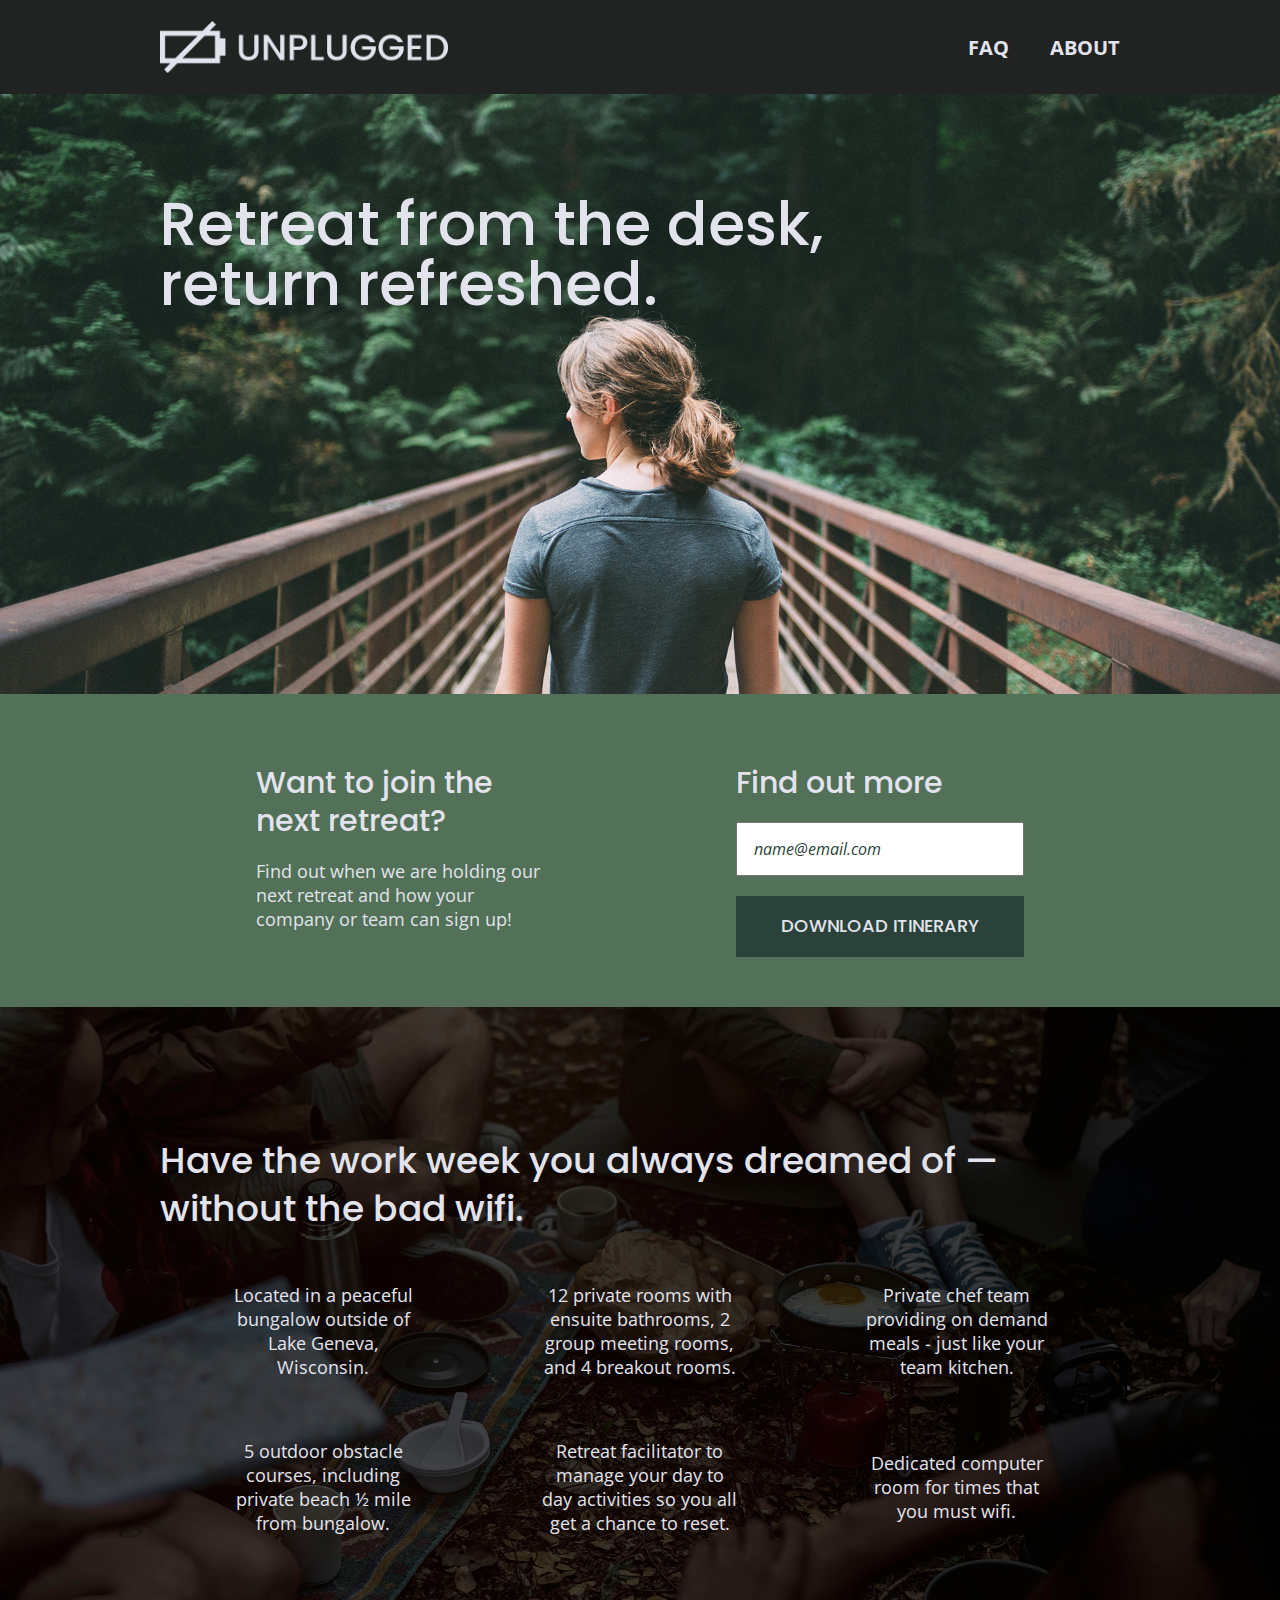
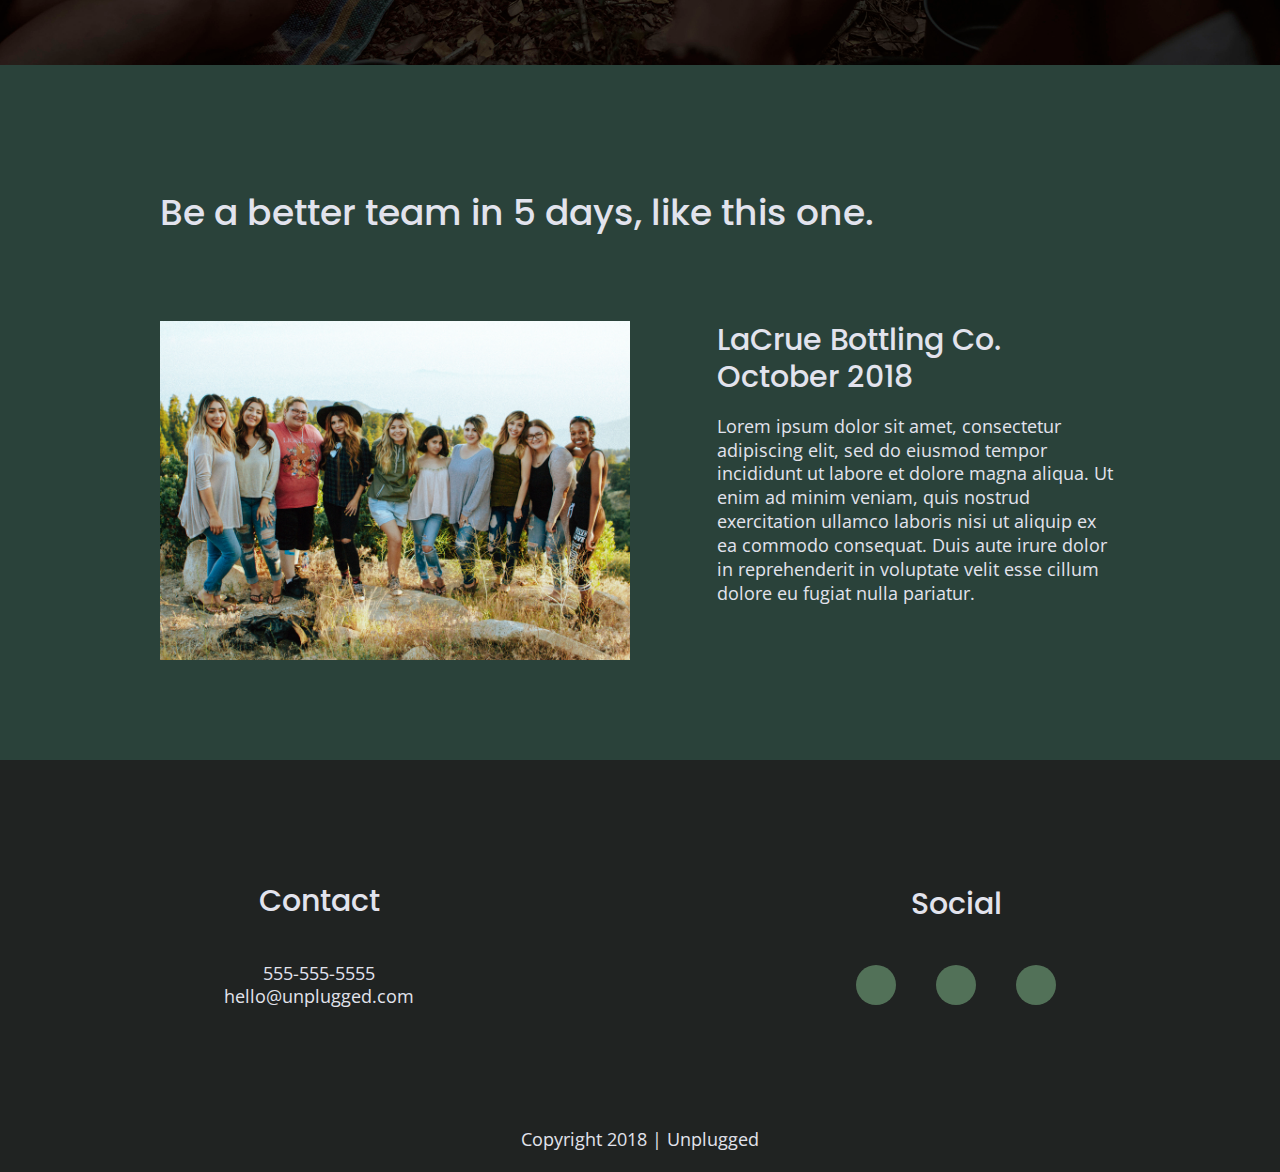
==== commit ba731f65: "Add other remaining icons" ====
--- a/index.html
+++ b/index.html
@@ -165,13 +165,13 @@
           <h4>Social</h4>
           <div class="social-icons">
             <p>
-              <a href="https://www.facebook.com/Skillcrush/" target="_blank"></a>
-            </p>
-            <p>
-              <a href="https://twitter.com/Skillcrush" target="_blank"></a>
-            </p>
-            <p>
-              <a href="https://www.instagram.com/skillcrush/" target="_blank"></a>
+              <a href="https://www.facebook.com/Skillcrush/" target="_blank"><i class="fab fa-facebook-f"></i></a>
+            </p>
+            <p>
+              <a href="https://twitter.com/Skillcrush" target="_blank"><i class="fab fa-twitter"></i></a>
+            </p>
+            <p>
+              <a href="https://www.instagram.com/skillcrush/" target="_blank"><i class="fab fa-instagram"></i></a>
             </p>
           </div>
         </div>
--- a/css/main.css
+++ b/css/main.css
@@ -243,10 +243,19 @@
     display: flex;
     justify-content: center;
     align-items: center;
+    background-color: #527158;
+    width: 40px;
+    height: 40px;
+    border-radius: 50px;
   }
   
   footer .copyright {
     margin: 20px 0;
+  }
+
+  .social-icons p i {
+    font-size: 1.3125em;
+
   }
   
   
@@ -342,7 +351,7 @@
   .features h2 {
     margin-bottom: 20px;
   }
-  
+
   .features i {
     font-size: 3.75em;
     margin-bottom: 40px;
@@ -366,6 +375,8 @@
     width: 55%;
     margin: 20px 0;
   }
+
+  
   
   /* ==========================================================================
      About Page
@@ -661,6 +672,11 @@
     footer p {
         line-height: 1.285;
     }
+
+    footer .social-icons {
+      width: 12.5em;
+      justify-content: space-between;
+    }
   
     footer .copyright {
       width: 100%;
